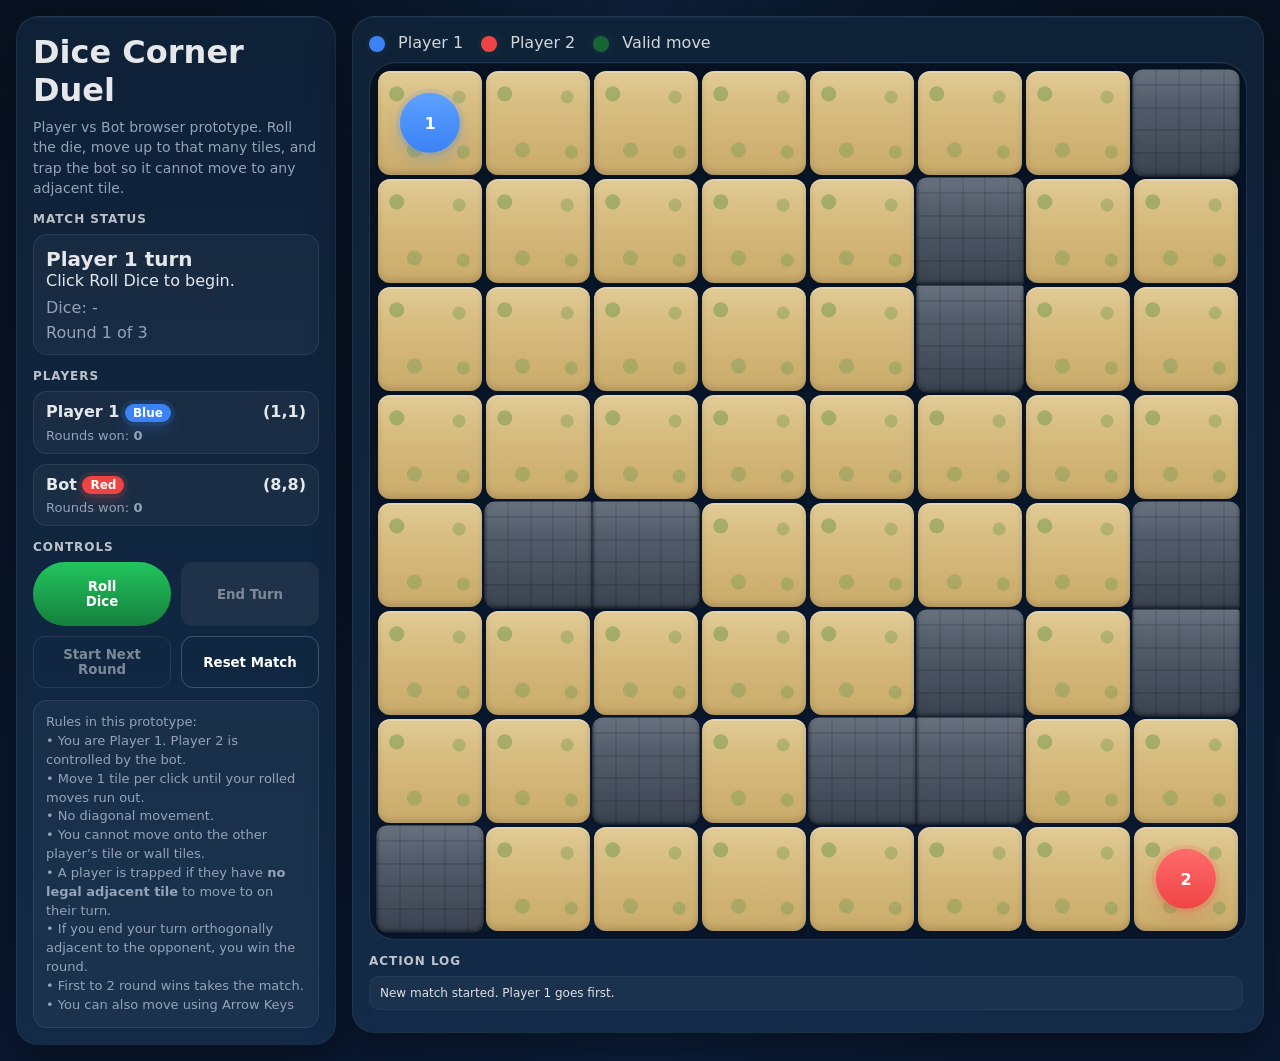
==== index.html @ 36ca13e0 "Update index.html" ====
<!DOCTYPE html>
<html lang="en">
<head>
  <meta charset="UTF-8" />
  <meta name="viewport" content="width=device-width, initial-scale=1.0" />
  <title>Dice Corner Duel</title>
   <link rel="stylesheet" href="./style.css">
</head>
<body>
  <div class="app">
    <div class="panel">
      <h1 class="title">Dice Corner Duel</h1>
      <p class="subtitle">
        Player vs Bot browser prototype. Roll the die, move up to that many tiles, and trap the bot so it cannot move to any adjacent tile.
      </p>

      <div class="section-title">Match Status</div>
      <div class="status-box">
        <div id="turnText" class="big">Player 1 turn</div>
        <div id="phaseText">Press Roll Dice to begin.</div>
        <div id="diceText" style="margin-top:8px; color: var(--muted);">Dice: -</div>
        <div id="roundText" style="margin-top:6px; color: var(--muted);">Round 1 of 3</div>
      </div>

      <div class="section-title">Players</div>
      <div class="players">
        <div class="player-card">
          <div class="player-head"><span>Player 1 <span class="pill p1">Blue</span></span><span id="p1Pos">(1,1)</span></div>
          <div class="score">Rounds won: <strong id="p1Score">0</strong></div>
        </div>
        <div class="player-card">
          <div class="player-head"><span>Bot <span class="pill p2">Red</span></span><span id="p2Pos">(4,4)</span></div>
          <div class="score">Rounds won: <strong id="p2Score">0</strong></div>
        </div>
      </div>

      <div class="section-title">Controls</div>
      <div class="controls">
        <button id="rollBtn" class="primary dice-bubble">Roll<br>Dice</button>
        <button id="endTurnBtn" class="secondary" disabled>End Turn</button>
        <button id="newRoundBtn" class="ghost" disabled>Start Next Round</button>
        <button id="resetMatchBtn" class="ghost">Reset Match</button>
      </div>

      <div class="help">
        Rules in this prototype:<br>
        • You are Player 1. Player 2 is controlled by the bot.<br>
        • Move 1 tile per click until your rolled moves run out.<br>
        • No diagonal movement.<br>
        • You cannot move onto the other player’s tile or wall tiles.<br>
        • A player is trapped if they have <strong>no legal adjacent tile</strong> to move to on their turn.<br>
        • If you end your turn orthogonally adjacent to the opponent, you win the round.<br>
        • First to 2 round wins takes the match.
        • You can also move using Arrow Keys
      </div>
    </div>

    <div class="panel board-panel">
      <div class="top-bar">
        <div class="legend">
          <span><i class="dot" style="background:#3b82f6"></i> Player 1</span>
          <span><i class="dot" style="background:#ef4444"></i> Player 2</span>
          <span><i class="dot" style="background:#166534"></i> Valid move</span>
        </div>
      </div>

      <div id="board" class="board"></div>

      <div>
        <div class="section-title" style="margin-top: 0;">Action Log</div>
        <div id="log" class="log"></div>
      </div>
    </div>
  </div>

  <div id="winnerPopup" class="popup-overlay">
    <div class="popup-card">
      <div class="popup-title">Round Winner</div>
      <div id="winnerPopupText" class="popup-value" style="font-size: 42px; line-height: 1.15;">Player 1 Wins!</div>
      <div class="popup-actions">
        <button id="nextRoundPopupBtn" class="bubble-btn secondary-bubble">Next
Game</button>
      </div>
      <div class="popup-subtext">Start the next round when you are ready.</div>
    </div>
  </div>
  <div id="winBubble" style="position:fixed;top:50%;left:50%;transform:translate(-50%,-50%) scale(0);background:#111827;color:#fff;padding:20px 30px;border-radius:16px;font-size:28px;font-weight:800;box-shadow:0 20px 60px rgba(0,0,0,0.5);z-index:999;transition:all 0.3s ease;pointer-events:none;">
    Player Wins!
  </div>
  <div id="dicePopBubble">6</div>
  <script src="./game.js"></script>
</body>
</html>
---- style.css ----
:root {
  --bg: #0b1a2b;
  --panel: #0f2238;
  --panel-2: #132c49;
  --text: #e5e7eb;
  --muted: #94a3b8;
  --accent: #22c55e;
  --accent-2: #3b82f6;
  --danger: #ef4444;
  --line: rgba(255,255,255,0.08);
}

* {
  box-sizing: border-box;
  font-family: system-ui, -apple-system, sans-serif;
}

body {
  margin: 0;
  background:
    radial-gradient(circle at top, rgba(40, 90, 160, 0.18), transparent 35%),
    radial-gradient(circle at bottom, rgba(20, 60, 110, 0.16), transparent 30%),
    linear-gradient(180deg, #07111f 0%, #0a1830 100%);
  color: var(--text);
}

.app {
  display: grid;
  grid-template-columns: 320px minmax(0, 1fr);
  gap: 16px;
  padding: 16px;
  align-items: start;
}

.panel {
  background: linear-gradient(180deg, rgba(15, 34, 56, 0.96), rgba(19, 44, 73, 0.94));
  border-radius: 22px;
  padding: 16px;
  box-shadow:
    0 18px 40px rgba(0,0,0,0.35),
    inset 0 1px 0 rgba(255,255,255,0.05);
  border: 1px solid rgba(255,255,255,0.06);
}

.board-panel {
  min-width: 0;
}

.title {
  margin: 0 0 8px;
  font-size: 32px;
  font-weight: 800;
}

.subtitle {
  margin: 0 0 14px;
  font-size: 14px;
  line-height: 1.45;
  color: var(--muted);
}

.section-title {
  margin: 14px 0 8px;
  font-size: 12px;
  font-weight: 800;
  text-transform: uppercase;
  letter-spacing: 0.08em;
  color: rgba(255,255,255,0.72);
}

.status-box,
.player-card,
.help,
.log-entry {
  background: rgba(255,255,255,0.04);
  border: 1px solid var(--line);
  border-radius: 14px;
}

.status-box {
  padding: 12px;
}

.big {
  font-size: 20px;
  font-weight: 800;
}

.players {
  display: grid;
  gap: 10px;
}

.player-card {
  padding: 10px 12px;
}

.player-head {
  display: flex;
  justify-content: space-between;
  align-items: center;
  gap: 8px;
  font-weight: 700;
}

.score {
  margin-top: 6px;
  color: var(--muted);
  font-size: 13px;
}

.pill {
  display: inline-block;
  padding: 2px 8px;
  border-radius: 999px;
  font-size: 12px;
  font-weight: 800;
  color: white;
  vertical-align: middle;
}

.pill.p1 {
  background: #3b82f6;
}

.pill.p2 {
  background: #ef4444;
}

.controls {
  display: grid;
  grid-template-columns: repeat(2, minmax(0, 1fr));
  gap: 10px;
}

button {
  cursor: pointer;
  border: none;
  border-radius: 12px;
  padding: 10px 14px;
  font-weight: 700;
  transition: transform 0.12s ease, filter 0.12s ease, opacity 0.12s ease;
}

button:hover:not(:disabled) {
  transform: translateY(-1px);
  filter: brightness(1.03);
}

button:disabled {
  opacity: 0.45;
  cursor: not-allowed;
}

.primary {
  background: linear-gradient(180deg, #22c55e, #15803d);
  color: white;
}

.secondary {
  background: #334155;
  color: white;
}

.ghost {
  background: transparent;
  border: 1px solid rgba(255,255,255,0.2);
  color: white;
}

.dice-bubble {
  min-height: 64px;
  border-radius: 999px;
}

.help {
  margin-top: 12px;
  padding: 12px;
  color: var(--muted);
  font-size: 13px;
  line-height: 1.45;
}

.top-bar {
  margin-bottom: 10px;
}

.legend {
  display: flex;
  gap: 18px;
  align-items: center;
  flex-wrap: wrap;
  color: rgba(255,255,255,0.82);
}

.dot {
  display: inline-block;
  width: 16px;
  height: 16px;
  border-radius: 999px;
  margin-right: 8px;
  vertical-align: middle;
  box-shadow: 0 0 10px rgba(255,255,255,0.08);
}

.board {
  display: grid;
  grid-template-columns: repeat(8, minmax(0, 1fr));
  gap: 4px;
  padding: 8px;
  width: 100%;
  max-width: 980px;
  margin: 0 auto 14px;
  border-radius: 26px;
  background:
    linear-gradient(180deg, rgba(7, 19, 34, 0.92), rgba(10, 24, 48, 0.9));
  border: 1px solid rgba(120, 160, 220, 0.22);
  box-shadow:
    inset 0 1px 0 rgba(255,255,255,0.04),
    inset 0 -10px 30px rgba(0,0,0,0.2);
}

.tile {
  position: relative;
  aspect-ratio: 1 / 1;
  width: 100%;
  min-width: 0;
  border: none;
  border-radius: 12px;
  background: linear-gradient(180deg, #e0c78e 0%, #c9aa69 100%);
  box-shadow:
    inset 0 2px 0 rgba(255,255,255,0.22),
    inset 0 -3px 6px rgba(0,0,0,0.14),
    0 2px 5px rgba(0,0,0,0.2);
  cursor: pointer;
  overflow: hidden;
  transition:
    transform 0.14s ease,
    box-shadow 0.14s ease,
    filter 0.14s ease;
}

.tile:hover {
  transform: translateY(-1px) scale(1.01);
  filter: brightness(1.03);
}

.tile:active {
  transform: scale(0.98);
}

.tile::after {
  content: "";
  position: absolute;
  inset: 0;
  border-radius: inherit;
  background:
    radial-gradient(circle at 18% 22%, rgba(120, 155, 80, 0.55) 0 7px, transparent 8px),
    radial-gradient(circle at 78% 25%, rgba(120, 155, 80, 0.42) 0 6px, transparent 7px),
    radial-gradient(circle at 35% 76%, rgba(120, 155, 80, 0.42) 0 7px, transparent 8px),
    radial-gradient(circle at 82% 78%, rgba(120, 155, 80, 0.42) 0 6px, transparent 7px),
    linear-gradient(180deg, rgba(255,255,255,0.08), transparent 35%);
  pointer-events: none;
}

.tile.valid {
  outline: 3px solid rgba(34, 197, 94, 0.65);
  outline-offset: -2px;
  box-shadow:
    inset 0 2px 0 rgba(255,255,255,0.22),
    inset 0 -3px 6px rgba(0,0,0,0.14),
    0 0 0 2px rgba(34,197,94,0.18);
}

.tile.selected {
  outline: 3px solid rgba(59, 130, 246, 0.95);
  outline-offset: -2px;
  box-shadow:
    0 0 0 3px rgba(59,130,246,0.18),
    inset 0 2px 0 rgba(255,255,255,0.22),
    inset 0 -3px 6px rgba(0,0,0,0.14);
}

.tile.wall {
  border-radius: 10px;
  background: linear-gradient(180deg, #606a78 0%, #3a4350 100%);
  box-shadow:
    inset 0 1px 0 rgba(255,255,255,0.08),
    inset 0 -2px 5px rgba(0,0,0,0.4),
    0 1px 2px rgba(0,0,0,0.22);
  z-index: 1;
  transform: scale(1.03);
}

.tile.wall:hover {
  transform: scale(1.03);
  filter: none;
}

.tile.wall::after {
  display: none;
}

.tile.wall::before {
  content: "";
  position: absolute;
  inset: 0;
  border-radius: inherit;
  background:
    linear-gradient(180deg, rgba(255,255,255,0.07), transparent 30%),
    repeating-linear-gradient(
      0deg,
      rgba(0,0,0,0.16) 0 2px,
      transparent 2px 22px
    ),
    repeating-linear-gradient(
      90deg,
      rgba(0,0,0,0.14) 0 2px,
      transparent 2px 22px
    );
  opacity: 0.75;
  pointer-events: none;
}

.tile.wall.join-top {
  border-top-left-radius: 2px;
  border-top-right-radius: 2px;
}
.tile.wall.join-right {
  border-top-right-radius: 2px;
  border-bottom-right-radius: 2px;
}
.tile.wall.join-bottom {
  border-bottom-left-radius: 2px;
  border-bottom-right-radius: 2px;
}
.tile.wall.join-left {
  border-top-left-radius: 2px;
  border-bottom-left-radius: 2px;
}
.tile.wall.join-top.join-right.join-bottom.join-left {
  border-radius: 2px;
}

.piece {
  position: absolute;
  width: 58%;
  height: 58%;
  border-radius: 999px;
  display: flex;
  align-items: center;
  justify-content: center;
  font-weight: 800;
  font-size: 16px;
  top: 50%;
  left: 50%;
  transform: translate(-50%, -50%);
  z-index: 2;
  transition:
    transform 0.16s ease,
    box-shadow 0.16s ease;
}

.tile:hover .piece {
  transform: translate(-50%, -50%) scale(1.03);
}

.p1 {
  background: linear-gradient(180deg, #5da1ff 0%, #3b82f6 100%);
  color: white;
  box-shadow:
    0 0 0 4px rgba(59,130,246,0.12),
    0 8px 16px rgba(59,130,246,0.22);
}

.p2 {
  background: linear-gradient(180deg, #ff6b6b 0%, #ef4444 100%);
  color: white;
  box-shadow:
    0 0 0 4px rgba(239,68,68,0.12),
    0 8px 16px rgba(239,68,68,0.22);
}

.log {
  max-height: 180px;
  overflow-y: auto;
  padding-right: 4px;
}

.log-entry {
  margin-bottom: 6px;
  padding: 8px 10px;
  border-radius: 10px;
  background: rgba(255,255,255,0.04);
  border: 1px solid rgba(255,255,255,0.04);
  font-size: 12px;
  line-height: 1.35;
  color: rgba(255,255,255,0.85);
}

.popup-overlay {
  position: fixed;
  inset: 0;
  display: none;
  align-items: center;
  justify-content: center;
  background: rgba(0,0,0,0.45);
  z-index: 1000;
}

.popup-overlay.show {
  display: flex;
}

.popup-card {
  width: min(92vw, 420px);
  background: linear-gradient(180deg, var(--panel), var(--panel-2));
  border: 1px solid var(--line);
  border-radius: 22px;
  padding: 20px;
  text-align: center;
  box-shadow: 0 20px 50px rgba(0,0,0,0.4);
}

.popup-title {
  font-size: 13px;
  text-transform: uppercase;
  letter-spacing: 0.08em;
  color: var(--muted);
  margin-bottom: 8px;
}

.popup-value {
  font-size: 36px;
  font-weight: 900;
  margin-bottom: 14px;
}

.popup-actions {
  margin-bottom: 10px;
}

.popup-subtext {
  color: var(--muted);
  font-size: 13px;
}

#dicePopBubble {
  position: fixed;
  left: 50%;
  top: 18%;
  transform: translate(-50%, -50%) scale(0);
  opacity: 0;
  background: linear-gradient(180deg, #f8fafc, #cbd5e1);
  color: #0f172a;
  font-weight: 900;
  font-size: 34px;
  width: 92px;
  height: 92px;
  border-radius: 999px;
  display: grid;
  place-items: center;
  z-index: 1200;
  box-shadow: 0 16px 40px rgba(0,0,0,0.3);
  transition: transform 0.22s ease, opacity 0.22s ease;
  pointer-events: none;
}

#dicePopBubble.show {
  transform: translate(-50%, -50%) scale(1);
  opacity: 1;
}

@media (max-width: 980px) {
  .app {
    grid-template-columns: 1fr;
  }

  .board {
    gap: 3px;
    padding: 8px;
    max-width: 100%;
  }

  .tile {
    border-radius: 10px;
  }

  .tile.wall {
    border-radius: 3px;
  }

  .controls {
    grid-template-columns: 1fr 1fr;
  }
}
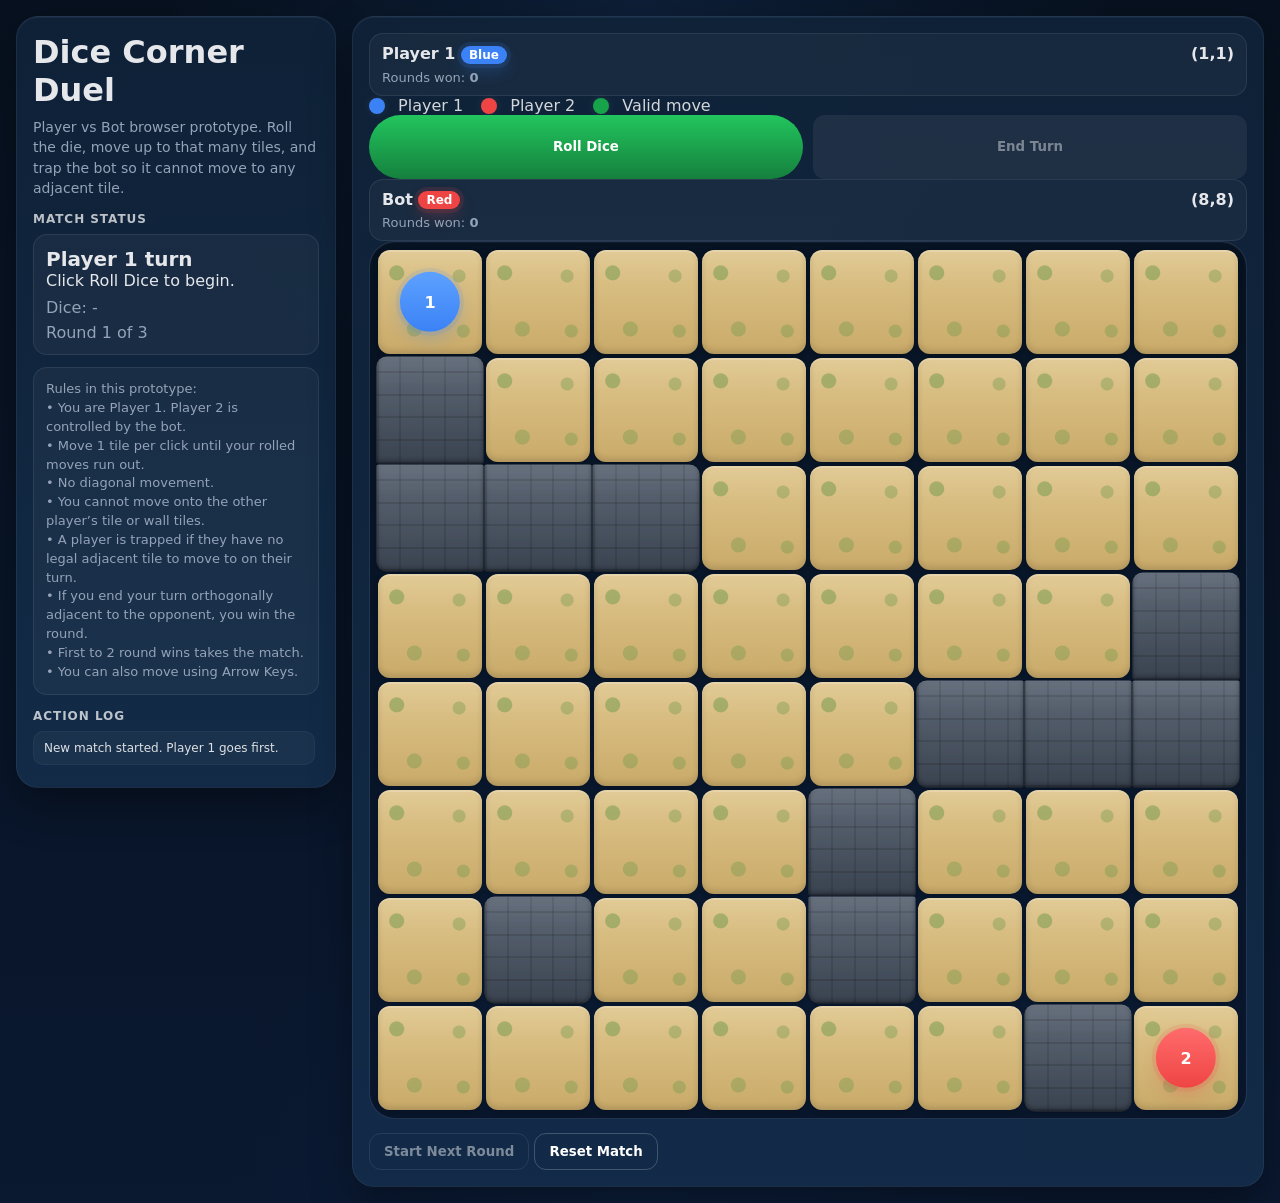
==== commit 7ad09ddc: "Update index.html" ====
--- a/index.html
+++ b/index.html
@@ -4,42 +4,26 @@
   <meta charset="UTF-8" />
   <meta name="viewport" content="width=device-width, initial-scale=1.0" />
   <title>Dice Corner Duel</title>
-   <link rel="stylesheet" href="./style.css">
+  <link rel="stylesheet" href="./style.css" />
 </head>
 <body>
   <div class="app">
-    <div class="panel">
-      <h1 class="title">Dice Corner Duel</h1>
-      <p class="subtitle">
-        Player vs Bot browser prototype. Roll the die, move up to that many tiles, and trap the bot so it cannot move to any adjacent tile.
-      </p>
-
-      <div class="section-title">Match Status</div>
-      <div class="status-box">
-        <div id="turnText" class="big">Player 1 turn</div>
-        <div id="phaseText">Press Roll Dice to begin.</div>
-        <div id="diceText" style="margin-top:8px; color: var(--muted);">Dice: -</div>
-        <div id="roundText" style="margin-top:6px; color: var(--muted);">Round 1 of 3</div>
+    <aside class="sidebar panel">
+      <div>
+        <h1 class="title">Dice Corner Duel</h1>
+        <p class="subtitle">
+          Player vs Bot browser prototype. Roll the die, move up to that many tiles, and trap the bot so it cannot move to any adjacent tile.
+        </p>
       </div>
 
-      <div class="section-title">Players</div>
-      <div class="players">
-        <div class="player-card">
-          <div class="player-head"><span>Player 1 <span class="pill p1">Blue</span></span><span id="p1Pos">(1,1)</span></div>
-          <div class="score">Rounds won: <strong id="p1Score">0</strong></div>
+      <div>
+        <div class="section-title">Match Status</div>
+        <div class="status-box">
+          <div id="turnText" class="big">Player 1 turn</div>
+          <div id="phaseText">Click Roll Dice to begin.</div>
+          <div id="diceText" style="margin-top:8px; color: var(--muted);">Dice: -</div>
+          <div id="roundText" style="margin-top:6px; color: var(--muted);">Round 1 of 3</div>
         </div>
-        <div class="player-card">
-          <div class="player-head"><span>Bot <span class="pill p2">Red</span></span><span id="p2Pos">(4,4)</span></div>
-          <div class="score">Rounds won: <strong id="p2Score">0</strong></div>
-        </div>
-      </div>
-
-      <div class="section-title">Controls</div>
-      <div class="controls">
-        <button id="rollBtn" class="primary dice-bubble">Roll<br>Dice</button>
-        <button id="endTurnBtn" class="secondary" disabled>End Turn</button>
-        <button id="newRoundBtn" class="ghost" disabled>Start Next Round</button>
-        <button id="resetMatchBtn" class="ghost">Reset Match</button>
       </div>
 
       <div class="help">
@@ -48,46 +32,79 @@
         • Move 1 tile per click until your rolled moves run out.<br>
         • No diagonal movement.<br>
         • You cannot move onto the other player’s tile or wall tiles.<br>
-        • A player is trapped if they have <strong>no legal adjacent tile</strong> to move to on their turn.<br>
+        • A player is trapped if they have no legal adjacent tile to move to on their turn.<br>
         • If you end your turn orthogonally adjacent to the opponent, you win the round.<br>
-        • First to 2 round wins takes the match.
-        • You can also move using Arrow Keys
+        • First to 2 round wins takes the match.<br>
+        • You can also move using Arrow Keys.
       </div>
-    </div>
 
-    <div class="panel board-panel">
-      <div class="top-bar">
-        <div class="legend">
-          <span><i class="dot" style="background:#3b82f6"></i> Player 1</span>
-          <span><i class="dot" style="background:#ef4444"></i> Player 2</span>
-          <span><i class="dot" style="background:#166534"></i> Valid move</span>
+      <div>
+        <div class="section-title">Action Log</div>
+        <div id="log" class="log"></div>
+      </div>
+    </aside>
+
+    <main class="main-stage panel">
+      <div class="top-hud">
+        <div class="player-card hud-card">
+          <div class="player-head">
+            <span>Player 1 <span class="pill p1">Blue</span></span>
+            <span id="p1Pos">(1,1)</span>
+          </div>
+          <div class="score">Rounds won: <strong id="p1Score">0</strong></div>
+        </div>
+
+        <div class="hud-controls">
+          <div class="legend">
+            <span><i class="dot" style="background:#3b82f6"></i> Player 1</span>
+            <span><i class="dot" style="background:#ef4444"></i> Player 2</span>
+            <span><i class="dot" style="background:#16a34a"></i> Valid move</span>
+          </div>
+
+          <div class="controls top-controls">
+            <button id="rollBtn" class="primary dice-bubble">Roll Dice</button>
+            <button id="endTurnBtn" class="secondary" disabled>End Turn</button>
+          </div>
+        </div>
+
+        <div class="player-card hud-card">
+          <div class="player-head">
+            <span>Bot <span class="pill p2">Red</span></span>
+            <span id="p2Pos">(8,8)</span>
+          </div>
+          <div class="score">Rounds won: <strong id="p2Score">0</strong></div>
         </div>
       </div>
 
       <div id="board" class="board"></div>
 
-      <div>
-        <div class="section-title" style="margin-top: 0;">Action Log</div>
-        <div id="log" class="log"></div>
+      <div class="bottom-actions">
+        <button id="newRoundBtn" class="ghost" disabled>Start Next Round</button>
+        <button id="resetMatchBtn" class="ghost">Reset Match</button>
       </div>
-    </div>
+    </main>
   </div>
 
   <div id="winnerPopup" class="popup-overlay">
     <div class="popup-card">
       <div class="popup-title">Round Winner</div>
-      <div id="winnerPopupText" class="popup-value" style="font-size: 42px; line-height: 1.15;">Player 1 Wins!</div>
+      <div id="winnerPopupText" class="popup-value">Player 1 Wins!</div>
       <div class="popup-actions">
-        <button id="nextRoundPopupBtn" class="bubble-btn secondary-bubble">Next
-Game</button>
+        <button id="nextRoundPopupBtn" class="secondary">Next Game</button>
       </div>
       <div class="popup-subtext">Start the next round when you are ready.</div>
     </div>
   </div>
-  <div id="winBubble" style="position:fixed;top:50%;left:50%;transform:translate(-50%,-50%) scale(0);background:#111827;color:#fff;padding:20px 30px;border-radius:16px;font-size:28px;font-weight:800;box-shadow:0 20px 60px rgba(0,0,0,0.5);z-index:999;transition:all 0.3s ease;pointer-events:none;">
+
+  <div
+    id="winBubble"
+    style="position:fixed;top:50%;left:50%;transform:translate(-50%,-50%) scale(0);background:#111827;color:#fff;padding:20px 30px;border-radius:16px;font-size:28px;font-weight:800;box-shadow:0 20px 60px rgba(0,0,0,0.5);z-index:999;transition:all 0.3s ease;pointer-events:none;"
+  >
     Player Wins!
   </div>
+
   <div id="dicePopBubble">6</div>
+
   <script src="./game.js"></script>
 </body>
 </html>
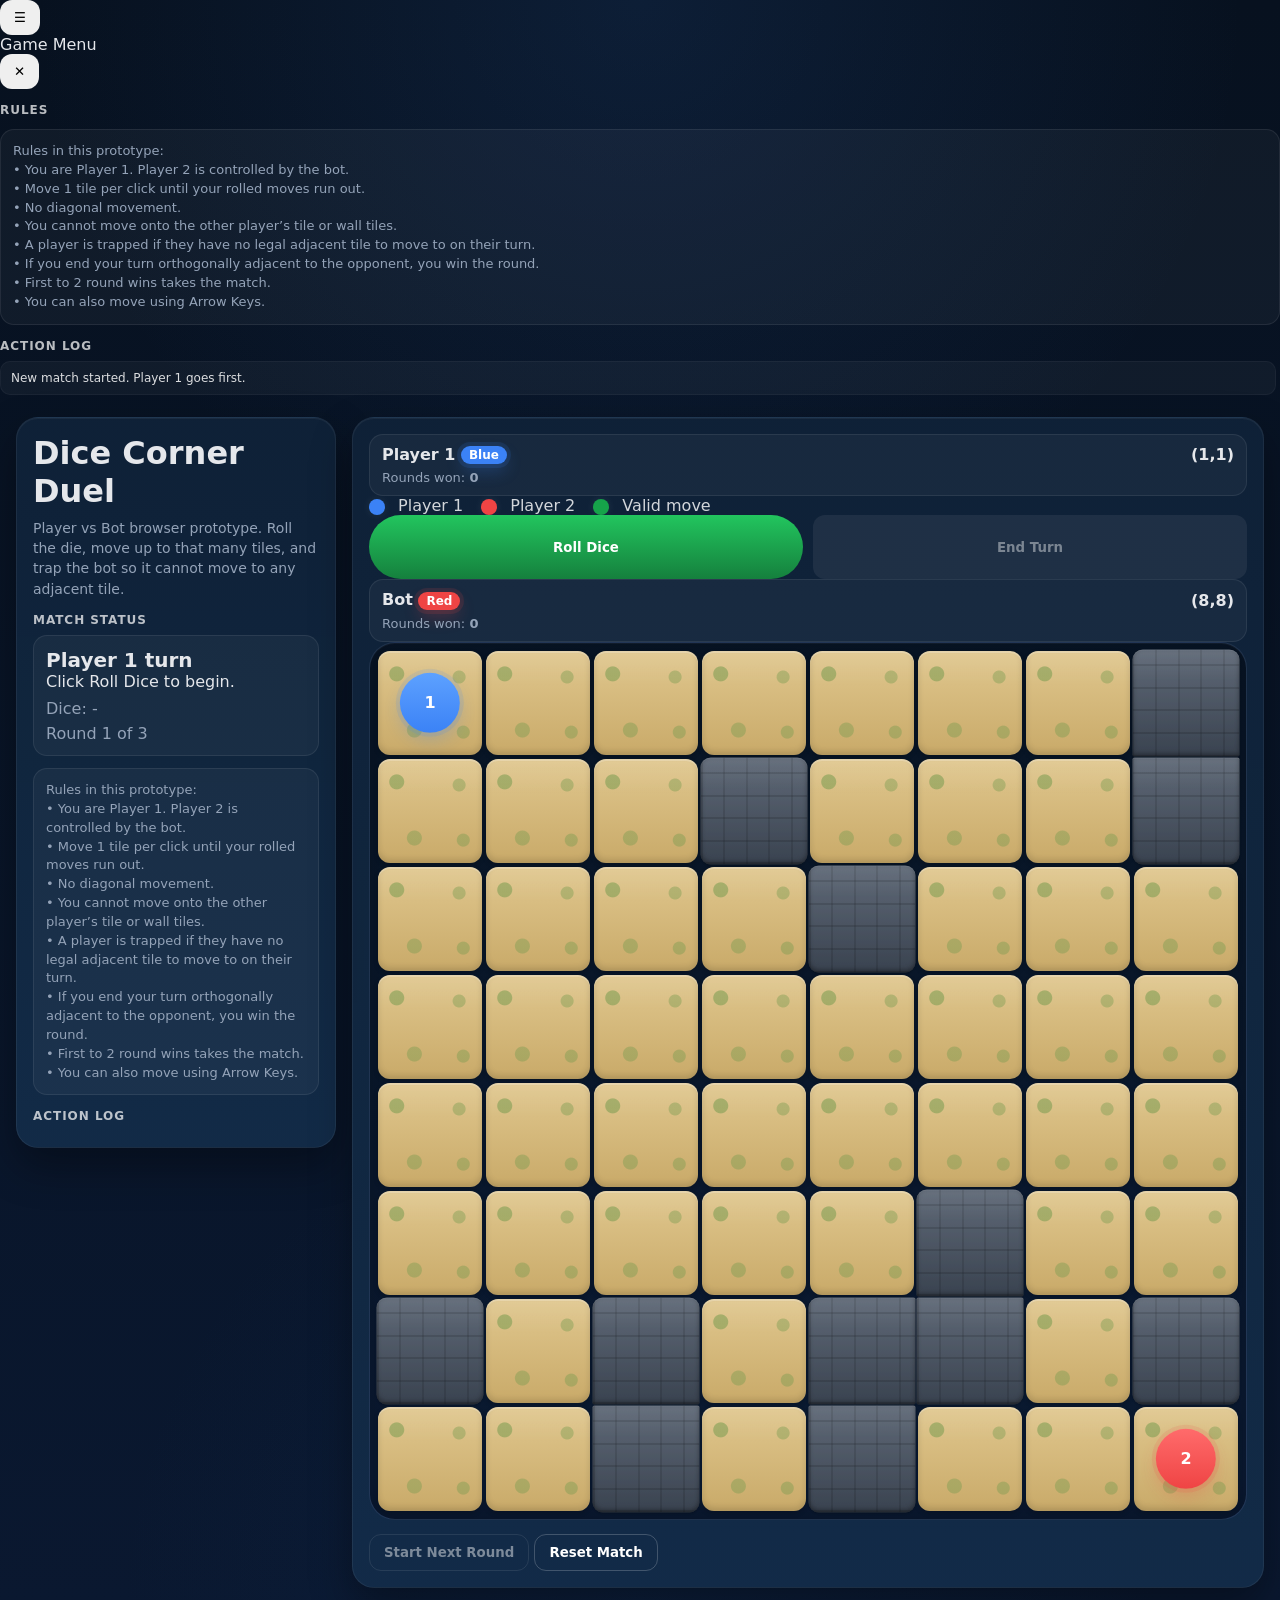
==== commit f02242e5: "Update index.html" ====
--- a/index.html
+++ b/index.html
@@ -7,6 +7,36 @@
   <link rel="stylesheet" href="./style.css" />
 </head>
 <body>
+  <button id="menuToggle" class="menu-toggle" aria-label="Open menu">☰</button>
+
+<div id="drawerOverlay" class="drawer-overlay"></div>
+
+<aside id="sideDrawer" class="side-drawer">
+  <div class="drawer-header">
+    <div class="drawer-title">Game Menu</div>
+    <button id="closeDrawer" class="drawer-close">✕</button>
+  </div>
+
+  <div class="drawer-section">
+    <div class="section-title">Rules</div>
+    <div class="help">
+      Rules in this prototype:<br>
+      • You are Player 1. Player 2 is controlled by the bot.<br>
+      • Move 1 tile per click until your rolled moves run out.<br>
+      • No diagonal movement.<br>
+      • You cannot move onto the other player’s tile or wall tiles.<br>
+      • A player is trapped if they have no legal adjacent tile to move to on their turn.<br>
+      • If you end your turn orthogonally adjacent to the opponent, you win the round.<br>
+      • First to 2 round wins takes the match.<br>
+      • You can also move using Arrow Keys.
+    </div>
+  </div>
+
+  <div class="drawer-section">
+    <div class="section-title">Action Log</div>
+    <div id="log" class="log"></div>
+  </div>
+</aside>
   <div class="app">
     <aside class="sidebar panel">
       <div>
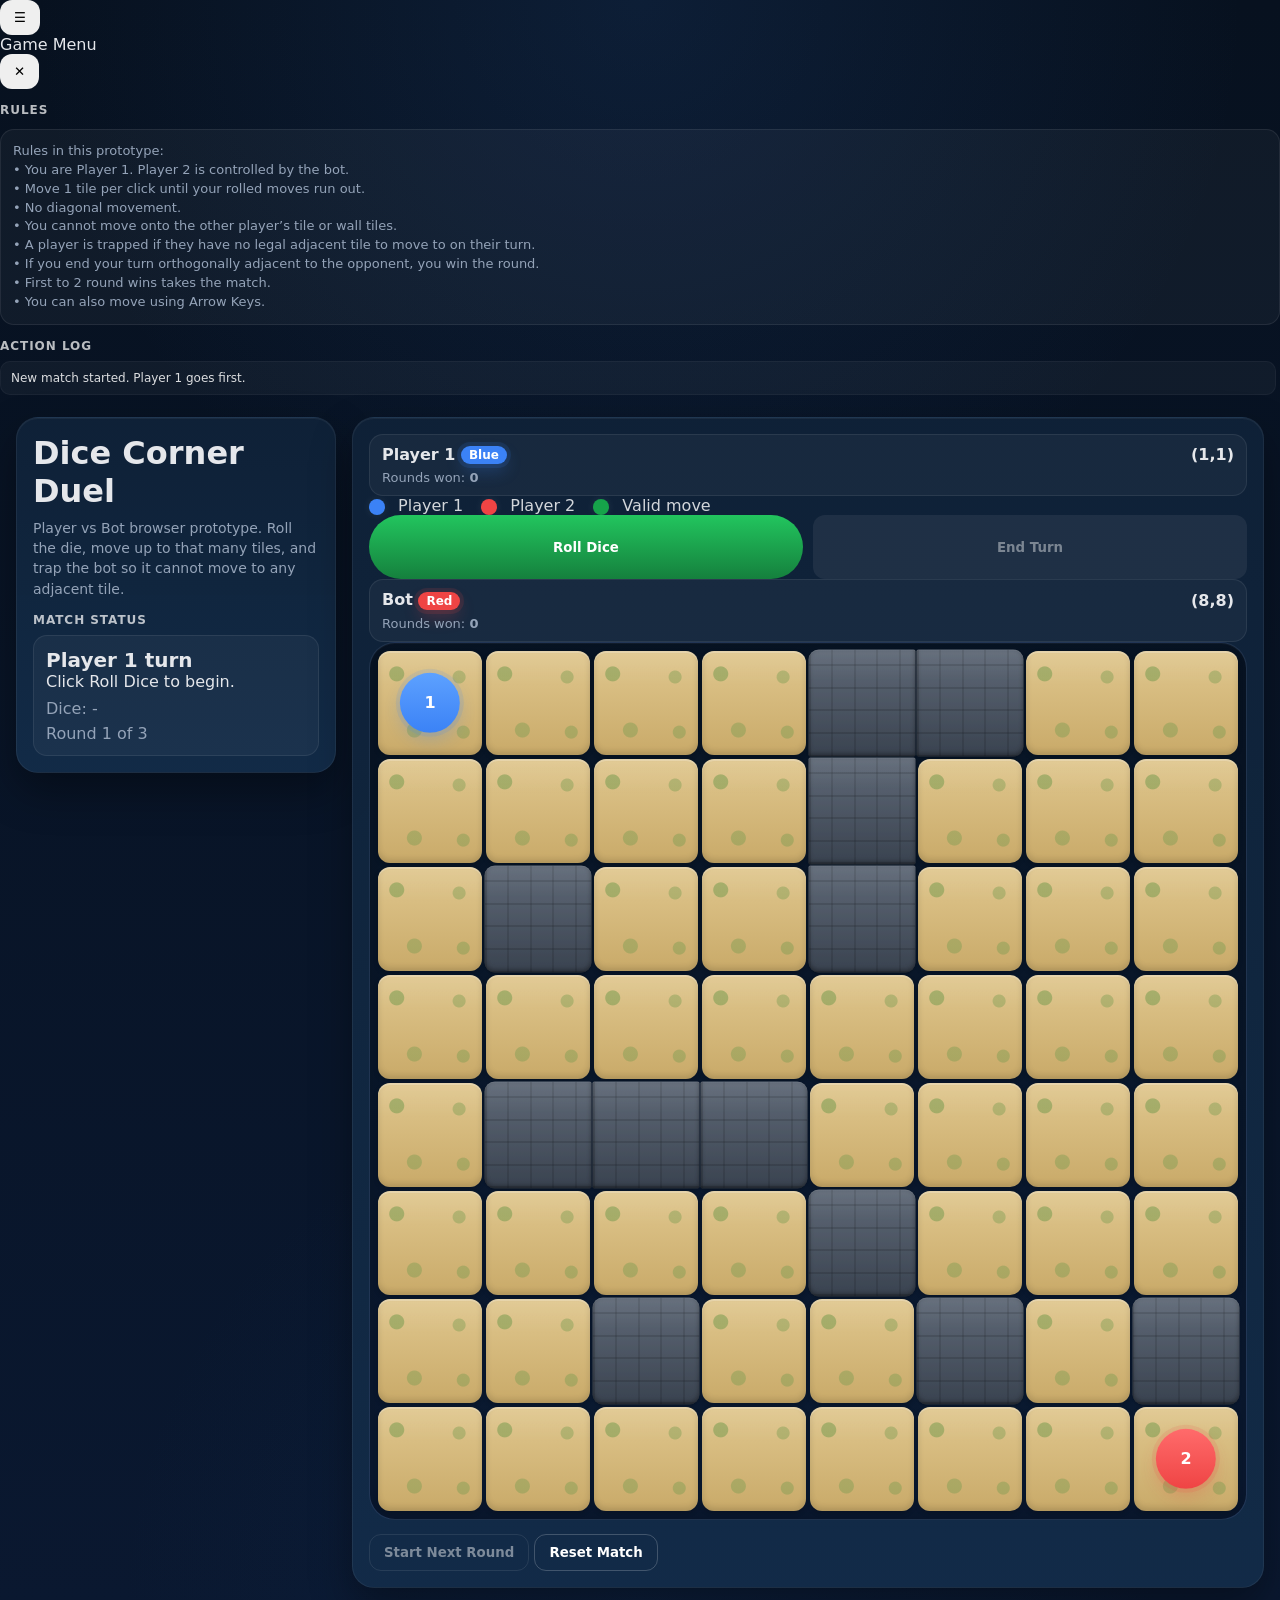
==== commit 6992e0c9: "Update index.html" ====
--- a/index.html
+++ b/index.html
@@ -56,24 +56,8 @@
         </div>
       </div>
 
-      <div class="help">
-        Rules in this prototype:<br>
-        • You are Player 1. Player 2 is controlled by the bot.<br>
-        • Move 1 tile per click until your rolled moves run out.<br>
-        • No diagonal movement.<br>
-        • You cannot move onto the other player’s tile or wall tiles.<br>
-        • A player is trapped if they have no legal adjacent tile to move to on their turn.<br>
-        • If you end your turn orthogonally adjacent to the opponent, you win the round.<br>
-        • First to 2 round wins takes the match.<br>
-        • You can also move using Arrow Keys.
-      </div>
-
-      <div>
-        <div class="section-title">Action Log</div>
-        <div id="log" class="log"></div>
-      </div>
+      
     </aside>
-
     <main class="main-stage panel">
       <div class="top-hud">
         <div class="player-card hud-card">
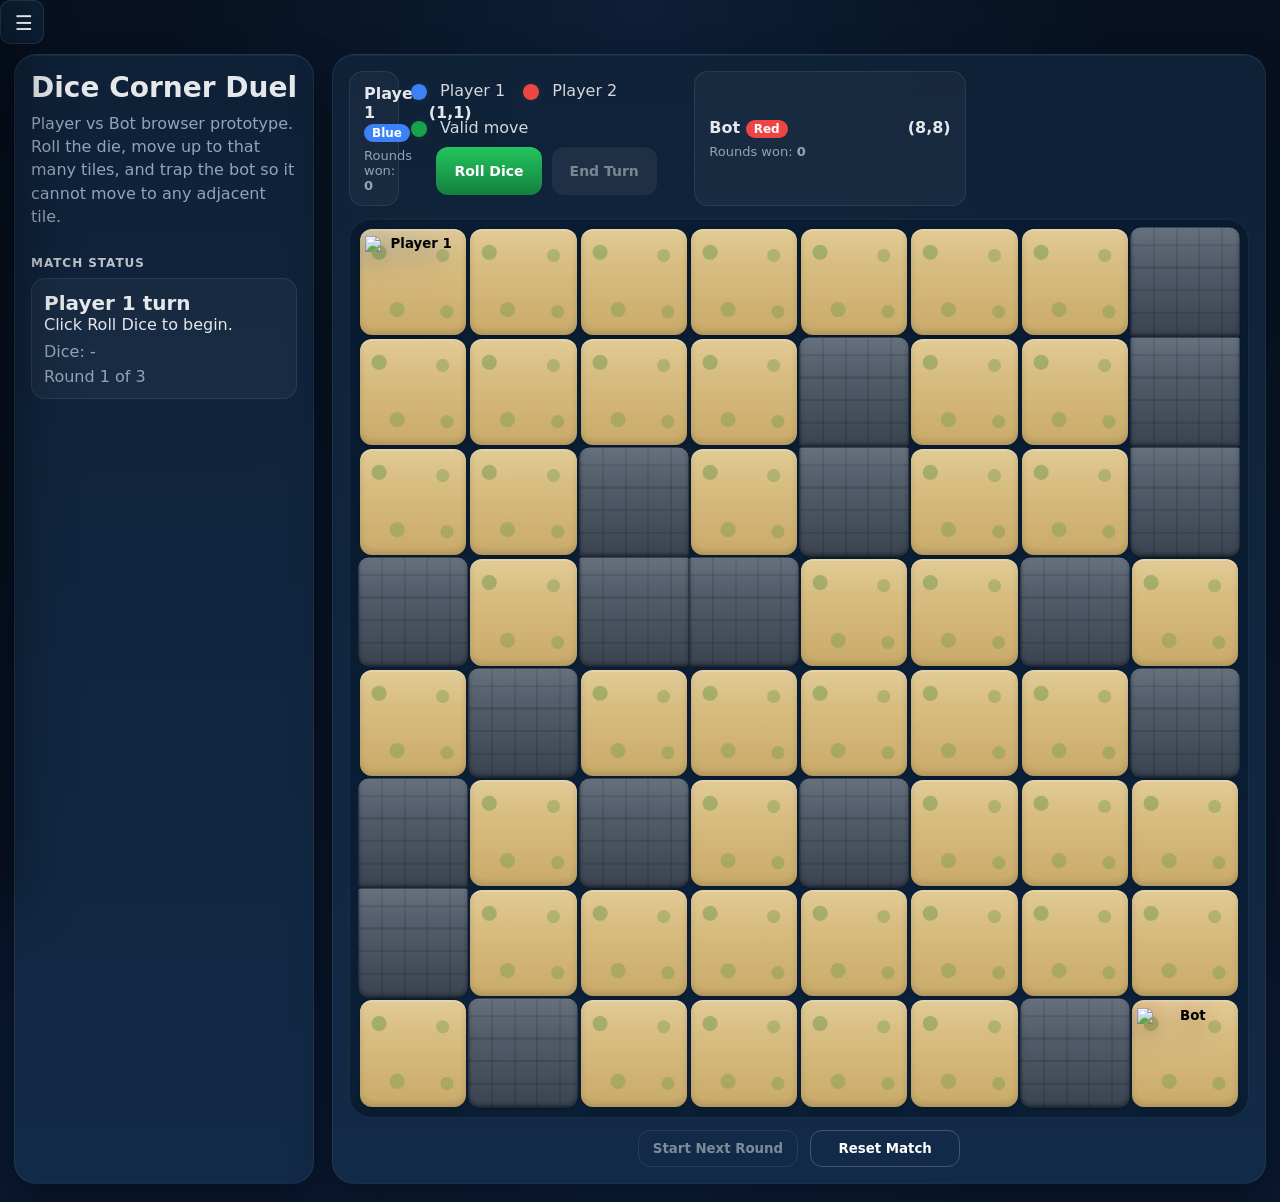
==== commit 3f956f09: "Update index.html" ====
--- a/index.html
+++ b/index.html
@@ -118,7 +118,13 @@
   </div>
 
   <div id="dicePopBubble">6</div>
-
-  <script src="./game.js"></script>
+<div id="coinTossPopup" class="popup-overlay">
+  <div class="popup-card">
+    <div class="popup-title">Coin Toss</div>
+    <div id="coinTossText" class="popup-value">Player 1 goes first!</div>
+    <div class="popup-subtext">Starting player has been chosen.</div>
+  </div>
+</div>
+  <script type="module" src="./game.js"></script>
 </body>
 </html>
--- a/style.css
+++ b/style.css
@@ -7,7 +7,7 @@
   --accent: #22c55e;
   --accent-2: #3b82f6;
   --danger: #ef4444;
-  --line: rgba(255,255,255,0.08);
+  --line: rgba(255, 255, 255, 0.08);
 }
 
 * {
@@ -24,12 +24,26 @@
   color: var(--text);
 }
 
+/* ===== APP LAYOUT ===== */
+
 .app {
   display: grid;
-  grid-template-columns: 320px minmax(0, 1fr);
-  gap: 16px;
-  padding: 16px;
+  grid-template-columns: 300px minmax(0, 1fr);
+  gap: 18px;
+  padding: 10px 14px 18px;
   align-items: start;
+}
+
+.sidebar {
+  min-height: 100%;
+  display: flex;
+  flex-direction: column;
+  gap: 14px;
+}
+
+.main-stage {
+  min-width: 0;
+  padding: 10px 14px 14px;
 }
 
 .panel {
@@ -37,26 +51,67 @@
   border-radius: 22px;
   padding: 16px;
   box-shadow:
-    0 18px 40px rgba(0,0,0,0.35),
-    inset 0 1px 0 rgba(255,255,255,0.05);
-  border: 1px solid rgba(255,255,255,0.06);
-}
-
-.board-panel {
-  min-width: 0;
-}
+    0 18px 40px rgba(0, 0, 0, 0.35),
+    inset 0 1px 0 rgba(255, 255, 255, 0.05);
+  border: 1px solid rgba(255, 255, 255, 0.06);
+}
+
+/* ===== TOP HUD ===== */
+
+.top-hud {
+  display: grid;
+  grid-template-columns: 50px 1fr 1fr 1fr;
+  gap: 12px;
+  align-items: center;
+  margin-bottom: 12px;
+}
+
+.hud-card {
+  padding: 12px 14px;
+  border-radius: 16px;
+  background: rgba(255, 255, 255, 0.04);
+  border: 1px solid rgba(255, 255, 255, 0.06);
+}
+
+.hud-controls {
+  display: flex;
+  flex-direction: column;
+  align-items: center;
+  gap: 10px;
+}
+
+.top-controls {
+  display: flex;
+  justify-content: center;
+  align-items: center;
+  gap: 10px;
+}
+
+.top-controls button {
+  height: 48px;
+  padding: 0 18px;
+  font-size: 14px;
+}
+
+.player-card {
+  height: 100%;
+  display: flex;
+  flex-direction: column;
+  justify-content: center;
+}
+
+/* ===== TEXT ===== */
 
 .title {
   margin: 0 0 8px;
-  font-size: 32px;
-  font-weight: 800;
+  font-size: 28px;
+  font-weight: 900;
 }
 
 .subtitle {
-  margin: 0 0 14px;
-  font-size: 14px;
+  margin: 0;
+  color: var(--muted);
   line-height: 1.45;
-  color: var(--muted);
 }
 
 .section-title {
@@ -65,14 +120,14 @@
   font-weight: 800;
   text-transform: uppercase;
   letter-spacing: 0.08em;
-  color: rgba(255,255,255,0.72);
+  color: rgba(255, 255, 255, 0.72);
 }
 
 .status-box,
+.help,
 .player-card,
-.help,
 .log-entry {
-  background: rgba(255,255,255,0.04);
+  background: rgba(255, 255, 255, 0.04);
   border: 1px solid var(--line);
   border-radius: 14px;
 }
@@ -84,15 +139,6 @@
 .big {
   font-size: 20px;
   font-weight: 800;
-}
-
-.players {
-  display: grid;
-  gap: 10px;
-}
-
-.player-card {
-  padding: 10px 12px;
 }
 
 .player-head {
@@ -127,11 +173,7 @@
   background: #ef4444;
 }
 
-.controls {
-  display: grid;
-  grid-template-columns: repeat(2, minmax(0, 1fr));
-  gap: 10px;
-}
+/* ===== BUTTONS ===== */
 
 button {
   cursor: pointer;
@@ -164,33 +206,100 @@
 
 .ghost {
   background: transparent;
-  border: 1px solid rgba(255,255,255,0.2);
+  border: 1px solid rgba(255, 255, 255, 0.2);
   color: white;
 }
 
 .dice-bubble {
-  min-height: 64px;
-  border-radius: 999px;
-}
-
-.help {
-  margin-top: 12px;
-  padding: 12px;
-  color: var(--muted);
-  font-size: 13px;
-  line-height: 1.45;
-}
-
-.top-bar {
-  margin-bottom: 10px;
-}
+  min-height: 48px;
+}
+
+/* ===== BURGER / DRAWER ===== */
+
+.menu-toggle {
+  width: 44px;
+  height: 44px;
+  border-radius: 10px;
+  border: 1px solid rgba(255, 255, 255, 0.1);
+  background: rgba(15, 34, 56, 0.9);
+  color: white;
+  font-size: 20px;
+  display: grid;
+  place-items: center;
+}
+
+.drawer-overlay {
+  position: fixed;
+  inset: 0;
+  background: rgba(0, 0, 0, 0.45);
+  opacity: 0;
+  pointer-events: none;
+  transition: opacity 0.22s ease;
+  z-index: 1190;
+}
+
+.drawer-overlay.show {
+  opacity: 1;
+  pointer-events: auto;
+}
+
+.side-drawer {
+  position: fixed;
+  top: 0;
+  left: 0;
+  width: min(360px, 88vw);
+  height: 100vh;
+  background: linear-gradient(180deg, rgba(15, 34, 56, 0.98), rgba(19, 44, 73, 0.98));
+  border-right: 1px solid rgba(255, 255, 255, 0.08);
+  box-shadow: 20px 0 50px rgba(0, 0, 0, 0.35);
+  transform: translateX(-100%);
+  transition: transform 0.24s ease;
+  z-index: 1201;
+  padding: 18px 16px 16px;
+  display: flex;
+  flex-direction: column;
+  gap: 14px;
+}
+
+.side-drawer.open {
+  transform: translateX(0);
+}
+
+.drawer-header {
+  display: flex;
+  justify-content: space-between;
+  align-items: center;
+}
+
+.drawer-title {
+  font-size: 20px;
+  font-weight: 900;
+}
+
+.drawer-close {
+  width: 40px;
+  height: 40px;
+  border-radius: 10px;
+  background: rgba(255, 255, 255, 0.06);
+  color: white;
+  border: 1px solid rgba(255, 255, 255, 0.08);
+  font-size: 18px;
+}
+
+.drawer-section {
+  display: flex;
+  flex-direction: column;
+  gap: 8px;
+}
+
+/* ===== LEGEND ===== */
 
 .legend {
   display: flex;
   gap: 18px;
   align-items: center;
   flex-wrap: wrap;
-  color: rgba(255,255,255,0.82);
+  color: rgba(255, 255, 255, 0.82);
 }
 
 .dot {
@@ -200,24 +309,24 @@
   border-radius: 999px;
   margin-right: 8px;
   vertical-align: middle;
-  box-shadow: 0 0 10px rgba(255,255,255,0.08);
-}
+  box-shadow: 0 0 10px rgba(255, 255, 255, 0.08);
+}
+
+/* ===== BOARD ===== */
 
 .board {
   display: grid;
   grid-template-columns: repeat(8, minmax(0, 1fr));
   gap: 4px;
-  padding: 8px;
-  width: 100%;
-  max-width: 980px;
-  margin: 0 auto 14px;
-  border-radius: 26px;
-  background:
-    linear-gradient(180deg, rgba(7, 19, 34, 0.92), rgba(10, 24, 48, 0.9));
-  border: 1px solid rgba(120, 160, 220, 0.22);
+  width: min(100%, 920px);
+  margin: 0 auto;
+  padding: 10px;
+  border-radius: 22px;
+  background: rgba(5, 20, 40, 0.35);
+  border: 1px solid rgba(255, 255, 255, 0.06);
   box-shadow:
-    inset 0 1px 0 rgba(255,255,255,0.04),
-    inset 0 -10px 30px rgba(0,0,0,0.2);
+    inset 0 1px 0 rgba(255, 255, 255, 0.04),
+    inset 0 -10px 30px rgba(0, 0, 0, 0.2);
 }
 
 .tile {
@@ -229,9 +338,9 @@
   border-radius: 12px;
   background: linear-gradient(180deg, #e0c78e 0%, #c9aa69 100%);
   box-shadow:
-    inset 0 2px 0 rgba(255,255,255,0.22),
-    inset 0 -3px 6px rgba(0,0,0,0.14),
-    0 2px 5px rgba(0,0,0,0.2);
+    inset 0 2px 0 rgba(255, 255, 255, 0.22),
+    inset 0 -3px 6px rgba(0, 0, 0, 0.14),
+    0 2px 5px rgba(0, 0, 0, 0.2);
   cursor: pointer;
   overflow: hidden;
   transition:
@@ -259,7 +368,7 @@
     radial-gradient(circle at 78% 25%, rgba(120, 155, 80, 0.42) 0 6px, transparent 7px),
     radial-gradient(circle at 35% 76%, rgba(120, 155, 80, 0.42) 0 7px, transparent 8px),
     radial-gradient(circle at 82% 78%, rgba(120, 155, 80, 0.42) 0 6px, transparent 7px),
-    linear-gradient(180deg, rgba(255,255,255,0.08), transparent 35%);
+    linear-gradient(180deg, rgba(255, 255, 255, 0.08), transparent 35%);
   pointer-events: none;
 }
 
@@ -267,27 +376,29 @@
   outline: 3px solid rgba(34, 197, 94, 0.65);
   outline-offset: -2px;
   box-shadow:
-    inset 0 2px 0 rgba(255,255,255,0.22),
-    inset 0 -3px 6px rgba(0,0,0,0.14),
-    0 0 0 2px rgba(34,197,94,0.18);
+    inset 0 2px 0 rgba(255, 255, 255, 0.22),
+    inset 0 -3px 6px rgba(0, 0, 0, 0.14),
+    0 0 0 2px rgba(34, 197, 94, 0.18);
 }
 
 .tile.selected {
   outline: 3px solid rgba(59, 130, 246, 0.95);
   outline-offset: -2px;
   box-shadow:
-    0 0 0 3px rgba(59,130,246,0.18),
-    inset 0 2px 0 rgba(255,255,255,0.22),
-    inset 0 -3px 6px rgba(0,0,0,0.14);
-}
+    0 0 0 3px rgba(59, 130, 246, 0.18),
+    inset 0 2px 0 rgba(255, 255, 255, 0.22),
+    inset 0 -3px 6px rgba(0, 0, 0, 0.14);
+}
+
+/* ===== WALLS ===== */
 
 .tile.wall {
   border-radius: 10px;
   background: linear-gradient(180deg, #606a78 0%, #3a4350 100%);
   box-shadow:
-    inset 0 1px 0 rgba(255,255,255,0.08),
-    inset 0 -2px 5px rgba(0,0,0,0.4),
-    0 1px 2px rgba(0,0,0,0.22);
+    inset 0 1px 0 rgba(255, 255, 255, 0.08),
+    inset 0 -2px 5px rgba(0, 0, 0, 0.4),
+    0 1px 2px rgba(0, 0, 0, 0.22);
   z-index: 1;
   transform: scale(1.03);
 }
@@ -307,15 +418,15 @@
   inset: 0;
   border-radius: inherit;
   background:
-    linear-gradient(180deg, rgba(255,255,255,0.07), transparent 30%),
+    linear-gradient(180deg, rgba(255, 255, 255, 0.07), transparent 30%),
     repeating-linear-gradient(
       0deg,
-      rgba(0,0,0,0.16) 0 2px,
+      rgba(0, 0, 0, 0.16) 0 2px,
       transparent 2px 22px
     ),
     repeating-linear-gradient(
       90deg,
-      rgba(0,0,0,0.14) 0 2px,
+      rgba(0, 0, 0, 0.14) 0 2px,
       transparent 2px 22px
     );
   opacity: 0.75;
@@ -326,77 +437,207 @@
   border-top-left-radius: 2px;
   border-top-right-radius: 2px;
 }
+
 .tile.wall.join-right {
   border-top-right-radius: 2px;
   border-bottom-right-radius: 2px;
 }
+
 .tile.wall.join-bottom {
   border-bottom-left-radius: 2px;
   border-bottom-right-radius: 2px;
 }
+
 .tile.wall.join-left {
   border-top-left-radius: 2px;
   border-bottom-left-radius: 2px;
 }
+
 .tile.wall.join-top.join-right.join-bottom.join-left {
   border-radius: 2px;
 }
 
+/* ===== SLIME PIECES ===== */
+
 .piece {
   position: absolute;
-  width: 58%;
-  height: 58%;
-  border-radius: 999px;
+  inset: 0;
   display: flex;
   align-items: center;
   justify-content: center;
-  font-weight: 800;
-  font-size: 16px;
-  top: 50%;
-  left: 50%;
-  transform: translate(-50%, -50%);
-  z-index: 2;
-  transition:
-    transform 0.16s ease,
-    box-shadow 0.16s ease;
-}
-
-.tile:hover .piece {
-  transform: translate(-50%, -50%) scale(1.03);
-}
-
-.p1 {
-  background: linear-gradient(180deg, #5da1ff 0%, #3b82f6 100%);
-  color: white;
-  box-shadow:
-    0 0 0 4px rgba(59,130,246,0.12),
-    0 8px 16px rgba(59,130,246,0.22);
-}
-
-.p2 {
-  background: linear-gradient(180deg, #ff6b6b 0%, #ef4444 100%);
-  color: white;
-  box-shadow:
-    0 0 0 4px rgba(239,68,68,0.12),
-    0 8px 16px rgba(239,68,68,0.22);
+  z-index: 5;
+  pointer-events: none;
+}
+
+.piece img {
+  width: 90%;
+  height: 90%;
+  object-fit: contain;
+  display: block;
+  user-select: none;
+  pointer-events: none;
+  transform: translateY(2px);
+}
+
+.p1 img {
+  filter:
+    drop-shadow(0 0 12px rgba(59, 130, 246, 0.45))
+    drop-shadow(0 10px 14px rgba(0, 0, 0, 0.35));
+}
+
+.p2 img {
+  filter:
+    drop-shadow(0 0 12px rgba(239, 68, 68, 0.45))
+    drop-shadow(0 10px 14px rgba(0, 0, 0, 0.35));
+}
+
+/* idle */
+.piece:not(.move):not(.win):not(.blocked) {
+  animation: slimeIdle 1.8s ease-in-out infinite;
+}
+
+@keyframes slimeIdle {
+  0% {
+    transform: translateY(0) scale(1);
+  }
+  50% {
+    transform: translateY(-4px) scale(1.03);
+  }
+  100% {
+    transform: translateY(0) scale(1);
+  }
+}
+
+/* move */
+.piece.move {
+  animation: slimeMove 0.22s ease, slimeIdle 1.8s ease-in-out 0.22s infinite;
+}
+
+@keyframes slimeMove {
+  0% {
+    transform: scale(0.76);
+    opacity: 0.7;
+  }
+  60% {
+    transform: translateY(-6px) scale(1.08);
+    opacity: 1;
+  }
+  100% {
+    transform: scale(1);
+    opacity: 1;
+  }
+}
+
+/* win */
+.piece.win {
+  animation: slimeWin 0.65s ease, slimeIdle 1.8s ease-in-out 0.65s infinite;
+}
+
+@keyframes slimeWin {
+  0% {
+    transform: scale(0.9);
+  }
+  20% {
+    transform: translateY(-12px) scale(1.12);
+  }
+  40% {
+    transform: translateY(0) scale(0.98);
+  }
+  60% {
+    transform: translateY(-8px) scale(1.08);
+  }
+  100% {
+    transform: scale(1);
+  }
+}
+
+/* blocked */
+.piece.blocked {
+  animation: slimeBlocked 0.4s ease, slimeIdle 1.8s ease-in-out 0.4s infinite;
+}
+
+@keyframes slimeBlocked {
+  0%   { transform: translateX(0); }
+  20%  { transform: translateX(-6px); }
+  40%  { transform: translateX(6px); }
+  60%  { transform: translateX(-4px); }
+  80%  { transform: translateX(4px); }
+  100% { transform: translateX(0); }
+}
+
+/* ===== ATTACK FLASH ===== */
+
+.tile.attack-flash::before {
+  content: "";
+  position: absolute;
+  inset: 0;
+  border-radius: inherit;
+  background: radial-gradient(circle, rgba(255,255,255,0.38), rgba(255,255,255,0) 70%);
+  animation: attackFlash 0.28s ease;
+  pointer-events: none;
+  z-index: 4;
+}
+
+@keyframes attackFlash {
+  0% {
+    opacity: 0;
+    transform: scale(0.6);
+  }
+  40% {
+    opacity: 1;
+    transform: scale(1.04);
+  }
+  100% {
+    opacity: 0;
+    transform: scale(1.22);
+  }
+}
+
+/* ===== BOTTOM ACTIONS ===== */
+
+.bottom-actions {
+  display: flex;
+  justify-content: center;
+  gap: 12px;
+  margin-top: 12px;
+}
+
+.bottom-actions button {
+  min-width: 150px;
+}
+
+/* ===== HELP / LOG ===== */
+
+.help {
+  margin-top: 0;
+  padding: 12px;
+  color: var(--muted);
+  font-size: 13px;
+  line-height: 1.45;
 }
 
 .log {
+  width: 100%;
   max-height: 180px;
   overflow-y: auto;
   padding-right: 4px;
+  background: rgba(255, 255, 255, 0.03);
+  border: 1px solid rgba(255, 255, 255, 0.05);
+  border-radius: 12px;
+  padding: 8px;
 }
 
 .log-entry {
   margin-bottom: 6px;
-  padding: 8px 10px;
+  padding: 10px 12px;
   border-radius: 10px;
-  background: rgba(255,255,255,0.04);
-  border: 1px solid rgba(255,255,255,0.04);
-  font-size: 12px;
+  background: rgba(255, 255, 255, 0.04);
+  font-size: 13px;
   line-height: 1.35;
-  color: rgba(255,255,255,0.85);
-}
+  color: rgba(255, 255, 255, 0.9);
+}
+
+/* ===== POPUPS ===== */
 
 .popup-overlay {
   position: fixed;
@@ -404,7 +645,7 @@
   display: none;
   align-items: center;
   justify-content: center;
-  background: rgba(0,0,0,0.45);
+  background: rgba(0, 0, 0, 0.45);
   z-index: 1000;
 }
 
@@ -419,7 +660,7 @@
   border-radius: 22px;
   padding: 20px;
   text-align: center;
-  box-shadow: 0 20px 50px rgba(0,0,0,0.4);
+  box-shadow: 0 20px 50px rgba(0, 0, 0, 0.4);
 }
 
 .popup-title {
@@ -444,6 +685,8 @@
   color: var(--muted);
   font-size: 13px;
 }
+
+/* ===== DICE POP ===== */
 
 #dicePopBubble {
   position: fixed;
@@ -461,7 +704,7 @@
   display: grid;
   place-items: center;
   z-index: 1200;
-  box-shadow: 0 16px 40px rgba(0,0,0,0.3);
+  box-shadow: 0 16px 40px rgba(0, 0, 0, 0.3);
   transition: transform 0.22s ease, opacity 0.22s ease;
   pointer-events: none;
 }
@@ -471,15 +714,87 @@
   opacity: 1;
 }
 
-@media (max-width: 980px) {
+/* ===== ROLL BUTTON ANIMATION ===== */
+
+.roll-btn {
+  display: flex;
+  align-items: center;
+  justify-content: center;
+  gap: 8px;
+}
+
+.dice-icon {
+  width: 26px;
+  height: 26px;
+  transition: transform 0.2s ease;
+}
+
+.roll-btn.rolling .dice-icon {
+  animation: diceSpin 0.7s ease;
+}
+
+@keyframes diceSpin {
+  0%   { transform: rotate(0deg) scale(1); }
+  25%  { transform: rotate(90deg) scale(1.15); }
+  50%  { transform: rotate(180deg) scale(0.95); }
+  75%  { transform: rotate(270deg) scale(1.12); }
+  100% { transform: rotate(360deg) scale(1); }
+}
+
+/* ===== RESPONSIVE ===== */
+
+@media (max-width: 1100px) {
   .app {
     grid-template-columns: 1fr;
+  }
+
+  .top-hud {
+    grid-template-columns: 50px 1fr;
+  }
+
+  .hud-card:last-child {
+    grid-column: span 2;
+  }
+
+  .hud-controls {
+    align-items: stretch;
+  }
+
+  .top-controls {
+    justify-content: stretch;
+    flex-wrap: wrap;
+  }
+
+  .top-controls button {
+    flex: 1 1 180px;
+  }
+
+  .board {
+    width: 100%;
+  }
+
+  .bottom-actions {
+    flex-wrap: wrap;
+  }
+}
+
+@media (max-width: 700px) {
+  .top-hud {
+    grid-template-columns: 1fr;
+  }
+
+  .menu-toggle {
+    width: 42px;
+    height: 42px;
+  }
+
+  .hud-card:last-child {
+    grid-column: auto;
   }
 
   .board {
     gap: 3px;
     padding: 8px;
-    max-width: 100%;
   }
 
   .tile {
@@ -490,7 +805,101 @@
     border-radius: 3px;
   }
 
-  .controls {
-    grid-template-columns: 1fr 1fr;
-  }
-}
+  .piece img {
+    width: 88%;
+    height: 88%;
+  }
+}
+.hidden {
+  display: none !important;
+}
+
+.lobby-screen,
+.waiting-screen {
+  min-height: 100vh;
+  display: grid;
+  place-items: center;
+  padding: 24px;
+}
+
+.lobby-card {
+  width: min(92vw, 460px);
+  background: linear-gradient(180deg, rgba(15, 34, 56, 0.96), rgba(19, 44, 73, 0.94));
+  border: 1px solid rgba(255,255,255,0.08);
+  border-radius: 24px;
+  padding: 24px;
+  box-shadow: 0 20px 50px rgba(0,0,0,0.35);
+}
+
+.lobby-title {
+  margin: 0 0 8px;
+  font-size: 30px;
+  font-weight: 900;
+}
+
+.lobby-subtitle {
+  margin: 0 0 16px;
+  color: #94a3b8;
+  line-height: 1.45;
+}
+
+.lobby-label {
+  display: block;
+  margin: 12px 0 8px;
+  font-size: 12px;
+  font-weight: 800;
+  letter-spacing: 0.08em;
+  text-transform: uppercase;
+  color: rgba(255,255,255,0.72);
+}
+
+.lobby-input {
+  width: 100%;
+  height: 48px;
+  border-radius: 12px;
+  border: 1px solid rgba(255,255,255,0.12);
+  background: rgba(255,255,255,0.05);
+  color: white;
+  padding: 0 14px;
+  font-size: 15px;
+  outline: none;
+}
+
+.lobby-actions {
+  margin-top: 14px;
+  display: flex;
+  gap: 10px;
+}
+
+.lobby-divider {
+  text-align: center;
+  margin: 16px 0;
+  color: rgba(255,255,255,0.45);
+  font-weight: 700;
+}
+
+.join-row {
+  display: grid;
+  grid-template-columns: 1fr auto;
+  gap: 10px;
+  align-items: center;
+}
+
+.lobby-message {
+  margin-top: 14px;
+  min-height: 22px;
+  color: #fca5a5;
+  font-size: 14px;
+}
+
+.room-code-box {
+  margin: 14px 0 18px;
+  padding: 16px;
+  border-radius: 16px;
+  background: rgba(255,255,255,0.06);
+  border: 1px solid rgba(255,255,255,0.08);
+  text-align: center;
+  font-size: 28px;
+  font-weight: 900;
+  letter-spacing: 0.08em;
+}
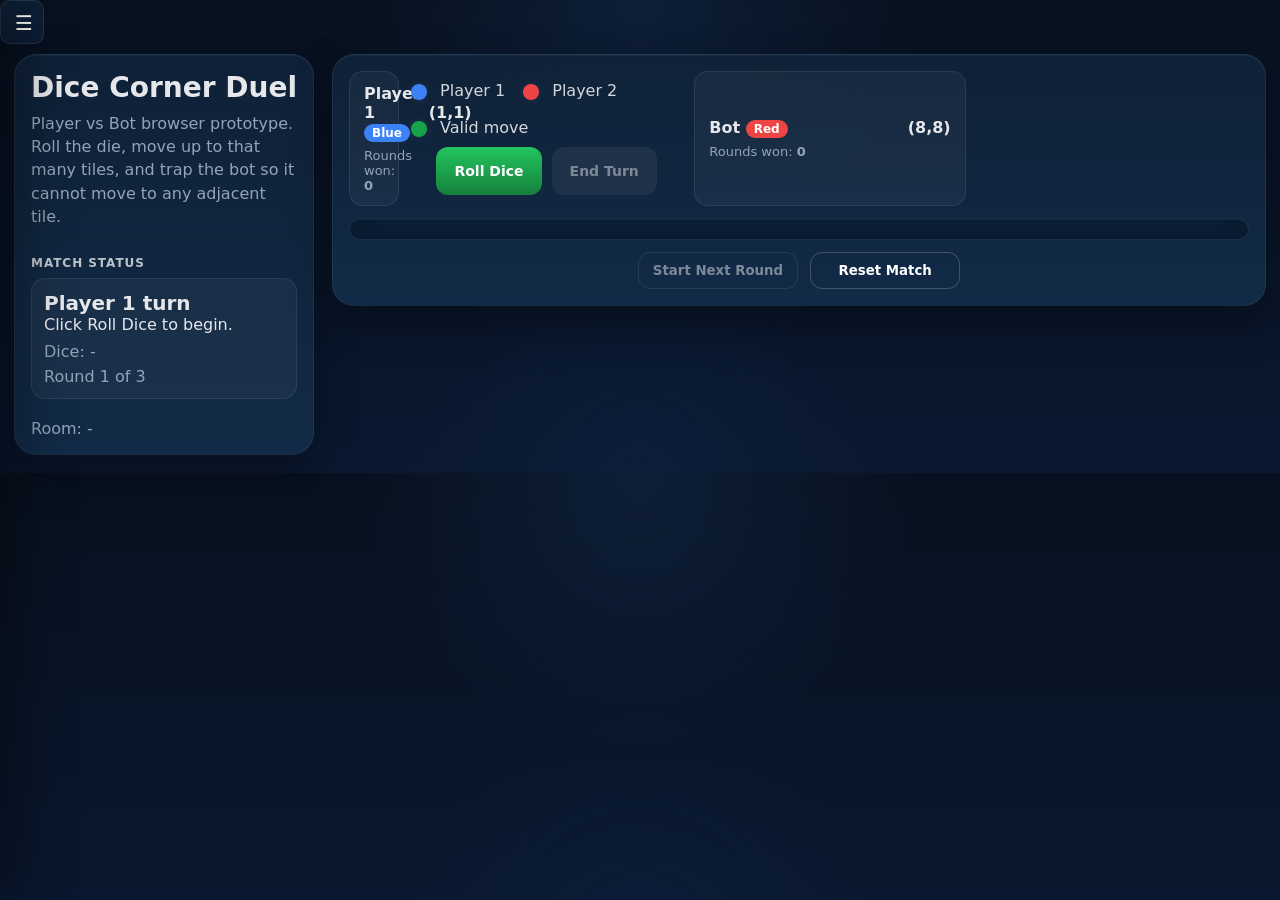
==== commit 1b4376b7: "Update index.html" ====
--- a/index.html
+++ b/index.html
@@ -55,7 +55,7 @@
           <div id="roundText" style="margin-top:6px; color: var(--muted);">Round 1 of 3</div>
         </div>
       </div>
-
+<div id="roomStatusText" style="margin-top:6px; color: var(--muted);">Room: -</div>
       
     </aside>
     <main class="main-stage panel">
--- a/style.css
+++ b/style.css
@@ -903,3 +903,10 @@
   font-weight: 900;
   letter-spacing: 0.08em;
 }
+#coinTossPopup {
+  display: none;
+}
+
+#coinTossPopup.show {
+  display: flex;
+}
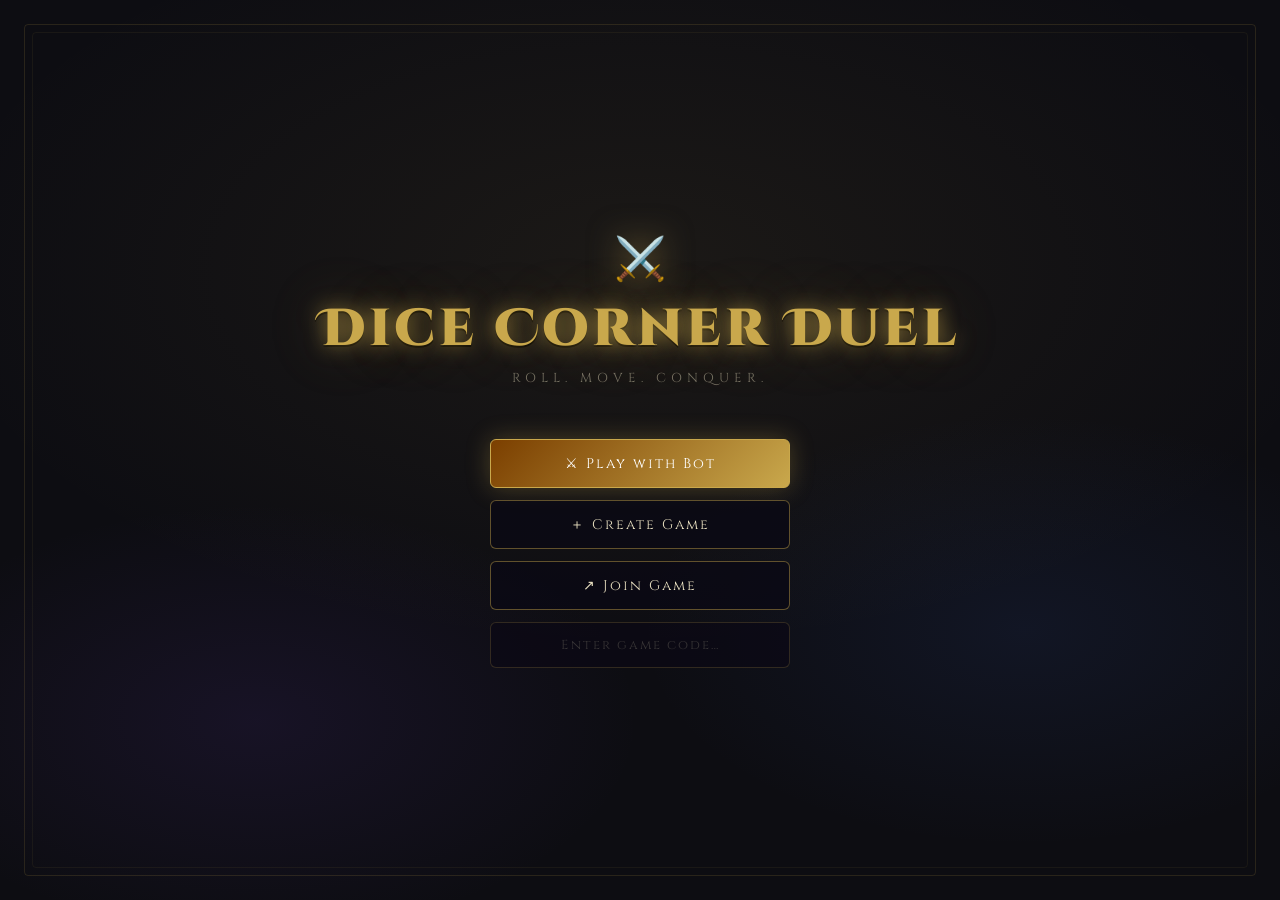
==== commit 6b02c0b6: "Add files via upload" ====
--- a/index.html
+++ b/index.html
@@ -1,130 +1,51 @@
 <!DOCTYPE html>
 <html lang="en">
 <head>
-  <meta charset="UTF-8" />
-  <meta name="viewport" content="width=device-width, initial-scale=1.0" />
+  <meta charset="UTF-8"/>
+  <meta name="viewport" content="width=device-width,initial-scale=1.0"/>
   <title>Dice Corner Duel</title>
-  <link rel="stylesheet" href="./style.css" />
+  <link rel="preconnect" href="https://fonts.googleapis.com"/>
+  <link rel="stylesheet" href="https://fonts.googleapis.com/css2?family=Cinzel+Decorative:wght@700;900&family=Cinzel:wght@400;600;700&display=swap"/>
+  <link rel="stylesheet" href="style.css"/>
 </head>
 <body>
-  <button id="menuToggle" class="menu-toggle" aria-label="Open menu">☰</button>
 
-<div id="drawerOverlay" class="drawer-overlay"></div>
+  <!-- ── LOBBY ── -->
+  <div id="lobby">
+    <div id="lobby-bg-overlay"></div>
+    <div id="lobby-content">
+      <div id="lobby-title-wrap">
+        <div id="lobby-subtitle">⚔️</div>
+        <h1 id="lobby-title">Dice Corner Duel</h1>
+        <p id="lobby-tagline">Roll. Move. Conquer.</p>
+      </div>
 
-<aside id="sideDrawer" class="side-drawer">
-  <div class="drawer-header">
-    <div class="drawer-title">Game Menu</div>
-    <button id="closeDrawer" class="drawer-close">✕</button>
-  </div>
+      <div id="lobby-menu">
+        <button class="lobby-btn primary" id="btn-play-bot">⚔ Play with Bot</button>
+        <button class="lobby-btn" id="btn-create">＋ Create Game</button>
+        <button class="lobby-btn" id="btn-join">↗ Join Game</button>
 
-  <div class="drawer-section">
-    <div class="section-title">Rules</div>
-    <div class="help">
-      Rules in this prototype:<br>
-      • You are Player 1. Player 2 is controlled by the bot.<br>
-      • Move 1 tile per click until your rolled moves run out.<br>
-      • No diagonal movement.<br>
-      • You cannot move onto the other player’s tile or wall tiles.<br>
-      • A player is trapped if they have no legal adjacent tile to move to on their turn.<br>
-      • If you end your turn orthogonally adjacent to the opponent, you win the round.<br>
-      • First to 2 round wins takes the match.<br>
-      • You can also move using Arrow Keys.
+        <div id="code-row">
+          <input
+            id="game-code-input"
+            type="text"
+            placeholder="Enter game code…"
+            maxlength="8"
+            disabled
+          />
+        </div>
+
+      </div>
     </div>
   </div>
 
-  <div class="drawer-section">
-    <div class="section-title">Action Log</div>
-    <div id="log" class="log"></div>
-  </div>
-</aside>
-  <div class="app">
-    <aside class="sidebar panel">
-      <div>
-        <h1 class="title">Dice Corner Duel</h1>
-        <p class="subtitle">
-          Player vs Bot browser prototype. Roll the die, move up to that many tiles, and trap the bot so it cannot move to any adjacent tile.
-        </p>
-      </div>
-
-      <div>
-        <div class="section-title">Match Status</div>
-        <div class="status-box">
-          <div id="turnText" class="big">Player 1 turn</div>
-          <div id="phaseText">Click Roll Dice to begin.</div>
-          <div id="diceText" style="margin-top:8px; color: var(--muted);">Dice: -</div>
-          <div id="roundText" style="margin-top:6px; color: var(--muted);">Round 1 of 3</div>
-        </div>
-      </div>
-<div id="roomStatusText" style="margin-top:6px; color: var(--muted);">Room: -</div>
-      
-    </aside>
-    <main class="main-stage panel">
-      <div class="top-hud">
-        <div class="player-card hud-card">
-          <div class="player-head">
-            <span>Player 1 <span class="pill p1">Blue</span></span>
-            <span id="p1Pos">(1,1)</span>
-          </div>
-          <div class="score">Rounds won: <strong id="p1Score">0</strong></div>
-        </div>
-
-        <div class="hud-controls">
-          <div class="legend">
-            <span><i class="dot" style="background:#3b82f6"></i> Player 1</span>
-            <span><i class="dot" style="background:#ef4444"></i> Player 2</span>
-            <span><i class="dot" style="background:#16a34a"></i> Valid move</span>
-          </div>
-
-          <div class="controls top-controls">
-            <button id="rollBtn" class="primary dice-bubble">Roll Dice</button>
-            <button id="endTurnBtn" class="secondary" disabled>End Turn</button>
-          </div>
-        </div>
-
-        <div class="player-card hud-card">
-          <div class="player-head">
-            <span>Bot <span class="pill p2">Red</span></span>
-            <span id="p2Pos">(8,8)</span>
-          </div>
-          <div class="score">Rounds won: <strong id="p2Score">0</strong></div>
-        </div>
-      </div>
-
-      <div id="board" class="board"></div>
-
-      <div class="bottom-actions">
-        <button id="newRoundBtn" class="ghost" disabled>Start Next Round</button>
-        <button id="resetMatchBtn" class="ghost">Reset Match</button>
-      </div>
-    </main>
-  </div>
-
-  <div id="winnerPopup" class="popup-overlay">
-    <div class="popup-card">
-      <div class="popup-title">Round Winner</div>
-      <div id="winnerPopupText" class="popup-value">Player 1 Wins!</div>
-      <div class="popup-actions">
-        <button id="nextRoundPopupBtn" class="secondary">Next Game</button>
-      </div>
-      <div class="popup-subtext">Start the next round when you are ready.</div>
-    </div>
-  </div>
-
-  <div
-    id="winBubble"
-    style="position:fixed;top:50%;left:50%;transform:translate(-50%,-50%) scale(0);background:#111827;color:#fff;padding:20px 30px;border-radius:16px;font-size:28px;font-weight:800;box-shadow:0 20px 60px rgba(0,0,0,0.5);z-index:999;transition:all 0.3s ease;pointer-events:none;"
-  >
-    Player Wins!
-  </div>
-
-  <div id="dicePopBubble">6</div>
-<div id="coinTossPopup" class="popup-overlay">
-  <div class="popup-card">
-    <div class="popup-title">Coin Toss</div>
-    <div id="coinTossText" class="popup-value">Player 1 goes first!</div>
-    <div class="popup-subtext">Starting player has been chosen.</div>
-  </div>
-</div>
-  <script type="module" src="./game.js"></script>
+  <!-- ── GAME ── -->
+  <div id="canvas-container" style="display:none"></div>
+  <div id="hud" style="display:none"></div>
+  <div id="roll-area" style="display:none"></div>
+  <div id="game-log" style="display:none"></div>
+  <script src="sprites.js"></script>
+  <script src="threeScene.js"></script>
+  <script src="game.js"></script>
 </body>
 </html>
--- a/style.css
+++ b/style.css
@@ -1,912 +1,496 @@
+/* ── Dice Corner Duel ── styles ── */
+
+@import url('https://fonts.googleapis.com/css2?family=Cinzel+Decorative:wght@700;900&family=Cinzel:wght@400;600&display=swap');
+
 :root {
-  --bg: #0b1a2b;
-  --panel: #0f2238;
-  --panel-2: #132c49;
-  --text: #e5e7eb;
-  --muted: #94a3b8;
-  --accent: #22c55e;
-  --accent-2: #3b82f6;
-  --danger: #ef4444;
-  --line: rgba(255, 255, 255, 0.08);
-}
-
-* {
-  box-sizing: border-box;
-  font-family: system-ui, -apple-system, sans-serif;
-}
+  --gold:      #c9a84c;
+  --gold-glow: #ffe08a;
+  --red:       #e04444;
+  --green:     #44c97a;
+  --dark:      #0d0d12;
+  --panel-bg:  rgba(10,8,20,0.88);
+  --border:    rgba(201,168,76,0.45);
+  --text:      #e8dfc0;
+}
+
+*, *::before, *::after { box-sizing: border-box; margin: 0; padding: 0; }
 
 body {
-  margin: 0;
+  background: var(--dark);
+  font-family: 'Cinzel', serif;
+  color: var(--text);
+  overflow: hidden;
+  width: 100vw; height: 100vh;
+  user-select: none;
+}
+
+/* ── canvas ── */
+#canvas-container {
+  position: fixed;
+  inset: 0;
+  z-index: 0;
+}
+#canvas-container canvas { display: block; }
+
+/* ── HUD ── */
+#hud {
+  position: fixed;
+  top: 0; left: 0; right: 0;
+  height: 90px;
+  display: flex;
+  align-items: center;
+  justify-content: space-between;
+  padding: 0 24px;
+  background: linear-gradient(to bottom, rgba(5,4,12,0.97) 70%, transparent);
+  border-bottom: 1px solid var(--border);
+  z-index: 10;
+}
+
+.player-panel {
+  width: 200px;
+  display: flex;
+  flex-direction: column;
+  gap: 6px;
+}
+
+.panel-title {
+  font-family: 'Cinzel Decorative', cursive;
+  font-size: 12px;
+  letter-spacing: 2px;
+  color: var(--gold);
+  text-shadow: 0 0 8px var(--gold-glow);
+}
+
+.hp-bar-wrap {
+  background: rgba(255,255,255,0.08);
+  border: 1px solid var(--border);
+  border-radius: 4px;
+  height: 12px;
+  overflow: hidden;
+}
+
+.hp-bar {
+  height: 100%;
+  width: 100%;
+  background: linear-gradient(90deg, #44c97a, #8affe0);
+  transition: width 0.4s cubic-bezier(.4,0,.2,1), background 0.3s;
+  border-radius: 4px;
+}
+
+.hp-bar.bot {
+  background: linear-gradient(90deg, #e04444, #ff8a8a);
+}
+
+.hp-text {
+  font-size: 11px;
+  color: rgba(232,223,192,0.7);
+  letter-spacing: 1px;
+}
+
+/* center HUD */
+#center-hud {
+  display: flex;
+  flex-direction: column;
+  align-items: center;
+  gap: 6px;
+}
+
+#turn-info {
+  font-family: 'Cinzel Decorative', cursive;
+  font-size: 14px;
+  color: var(--gold);
+  text-shadow: 0 0 12px var(--gold-glow);
+  letter-spacing: 3px;
+}
+
+#dice-result-display {
+  font-size: 28px;
+  min-height: 36px;
+  text-align: center;
+  color: #fff;
+  text-shadow: 0 0 16px var(--gold);
+  transition: opacity 0.3s;
+}
+
+/* ── Roll button ── */
+#roll-area {
+  position: fixed;
+  bottom: 32px;
+  left: 50%;
+  transform: translateX(-50%);
+  z-index: 10;
+}
+
+#roll-btn {
+  font-family: 'Cinzel Decorative', cursive;
+  font-size: 16px;
+  letter-spacing: 2px;
+  padding: 14px 40px;
+  background: linear-gradient(135deg, #7b3f00, #c9a84c);
+  color: #fff;
+  border: 2px solid var(--gold);
+  border-radius: 6px;
+  cursor: pointer;
+  text-shadow: 0 1px 4px rgba(0,0,0,0.6);
+  box-shadow: 0 0 20px rgba(201,168,76,0.35), 0 4px 16px rgba(0,0,0,0.5);
+  transition: all 0.18s;
+}
+#roll-btn:hover:not(:disabled) {
+  background: linear-gradient(135deg, #9b5000, #ffe08a);
+  box-shadow: 0 0 32px rgba(201,168,76,0.65), 0 6px 20px rgba(0,0,0,0.5);
+  transform: translateY(-2px);
+}
+#roll-btn:disabled {
+  opacity: 0.35;
+  cursor: not-allowed;
+  transform: none;
+}
+
+/* ── Action modal ── */
+#action-modal {
+  position: fixed;
+  inset: 0;
+  display: flex;
+  align-items: center;
+  justify-content: center;
+  background: rgba(0,0,0,0.65);
+  z-index: 50;
+  backdrop-filter: blur(3px);
+}
+#action-modal.hidden { display: none; }
+
+#action-box {
+  background: var(--panel-bg);
+  border: 1px solid var(--border);
+  border-radius: 10px;
+  padding: 36px 48px;
+  text-align: center;
+  box-shadow: 0 0 60px rgba(201,168,76,0.2), 0 20px 60px rgba(0,0,0,0.7);
+  animation: modalIn 0.25s ease;
+}
+@keyframes modalIn {
+  from { opacity:0; transform:scale(0.88) translateY(20px); }
+  to   { opacity:1; transform:scale(1) translateY(0); }
+}
+
+#action-box h2 {
+  font-family: 'Cinzel Decorative', cursive;
+  font-size: 20px;
+  color: var(--gold);
+  margin-bottom: 8px;
+}
+#action-box p {
+  font-size: 13px;
+  color: rgba(232,223,192,0.7);
+  margin-bottom: 24px;
+  letter-spacing: 1px;
+}
+
+.action-btn {
+  display: block;
+  width: 100%;
+  margin-bottom: 12px;
+  padding: 12px 24px;
+  font-family: 'Cinzel', serif;
+  font-size: 14px;
+  letter-spacing: 1.5px;
+  border: 1px solid;
+  border-radius: 6px;
+  cursor: pointer;
+  transition: all 0.18s;
+}
+.attack-btn {
+  background: rgba(224,68,68,0.15);
+  border-color: var(--red);
+  color: #ff9a9a;
+}
+.attack-btn:hover {
+  background: rgba(224,68,68,0.35);
+  box-shadow: 0 0 20px rgba(224,68,68,0.4);
+}
+.heal-btn {
+  background: rgba(68,201,122,0.15);
+  border-color: var(--green);
+  color: #8affc2;
+}
+.heal-btn:hover {
+  background: rgba(68,201,122,0.35);
+  box-shadow: 0 0 20px rgba(68,201,122,0.4);
+}
+.skip-btn {
+  background: rgba(255,255,255,0.05);
+  border-color: rgba(255,255,255,0.15);
+  color: rgba(232,223,192,0.5);
+}
+.skip-btn:hover { background: rgba(255,255,255,0.1); }
+
+/* ── Result overlay ── */
+#result-overlay {
+  position: fixed;
+  inset: 0;
+  display: flex;
+  align-items: center;
+  justify-content: center;
+  background: rgba(0,0,0,0.8);
+  z-index: 100;
+  backdrop-filter: blur(6px);
+}
+#result-overlay.hidden { display: none; }
+
+#result-box {
+  text-align: center;
+  animation: modalIn 0.4s ease;
+}
+
+#result-title {
+  font-family: 'Cinzel Decorative', cursive;
+  font-size: 56px;
+  margin-bottom: 12px;
+  line-height: 1;
+}
+#result-subtitle {
+  font-size: 16px;
+  color: rgba(232,223,192,0.6);
+  letter-spacing: 2px;
+  margin-bottom: 36px;
+}
+
+#restart-btn {
+  font-family: 'Cinzel Decorative', cursive;
+  font-size: 15px;
+  letter-spacing: 2px;
+  padding: 14px 48px;
+  background: linear-gradient(135deg, #7b3f00, #c9a84c);
+  color: #fff;
+  border: 2px solid var(--gold);
+  border-radius: 6px;
+  cursor: pointer;
+  box-shadow: 0 0 32px rgba(201,168,76,0.4);
+  transition: all 0.18s;
+}
+#restart-btn:hover {
+  transform: translateY(-2px);
+  box-shadow: 0 0 48px rgba(201,168,76,0.6);
+}
+
+/* ── Game log ── */
+#game-log {
+  position: fixed;
+  bottom: 100px;
+  left: 20px;
+  width: 260px;
+  max-height: 160px;
+  overflow: hidden;
+  z-index: 10;
+  pointer-events: none;
+}
+
+#log-entries {
+  display: flex;
+  flex-direction: column;
+  gap: 4px;
+}
+
+.log-entry {
+  font-size: 11px;
+  letter-spacing: 0.5px;
+  color: rgba(232,223,192,0.65);
+  background: rgba(5,4,12,0.7);
+  border-left: 2px solid var(--border);
+  padding: 4px 8px;
+  border-radius: 0 4px 4px 0;
+  animation: logIn 0.2s ease;
+}
+@keyframes logIn {
+  from { opacity:0; transform:translateX(-10px); }
+  to   { opacity:1; transform:translateX(0); }
+}
+.log-entry.attack { border-color: var(--red); color: #ffb0b0; }
+.log-entry.heal   { border-color: var(--green); color: #a0ffcc; }
+.log-entry.move   { border-color: rgba(100,140,255,0.5); color: #b0c8ff; }
+.log-entry.dice   { border-color: var(--gold); color: var(--gold-glow); }
+
+/* ── LOBBY ── */
+#lobby {
+  position: fixed;
+  inset: 0;
+  z-index: 300;
+  display: flex;
+  align-items: center;
+  justify-content: center;
+  background: var(--dark);
+  overflow: hidden;
+}
+#lobby.hidden { display: none; }
+
+#lobby-bg-overlay {
+  position: absolute;
+  inset: 0;
   background:
-    radial-gradient(circle at top, rgba(40, 90, 160, 0.18), transparent 35%),
-    radial-gradient(circle at bottom, rgba(20, 60, 110, 0.16), transparent 30%),
-    linear-gradient(180deg, #07111f 0%, #0a1830 100%);
+    radial-gradient(ellipse 80% 60% at 50% 30%, rgba(201,168,76,0.08) 0%, transparent 70%),
+    radial-gradient(ellipse 50% 40% at 20% 80%, rgba(100,60,180,0.12) 0%, transparent 60%),
+    radial-gradient(ellipse 50% 40% at 80% 70%, rgba(60,100,200,0.10) 0%, transparent 60%);
+  pointer-events: none;
+}
+
+/* Animated corner dashes */
+#lobby-bg-overlay::before,
+#lobby-bg-overlay::after {
+  content: '';
+  position: absolute;
+  inset: 24px;
+  border: 1px solid rgba(201,168,76,0.15);
+  border-radius: 4px;
+  pointer-events: none;
+  animation: borderPulse 4s ease-in-out infinite;
+}
+#lobby-bg-overlay::after {
+  inset: 32px;
+  border-color: rgba(201,168,76,0.07);
+  animation-delay: -2s;
+}
+@keyframes borderPulse {
+  0%, 100% { opacity: 0.5; }
+  50%       { opacity: 1;   }
+}
+
+#lobby-content {
+  position: relative;
+  z-index: 1;
+  display: flex;
+  flex-direction: column;
+  align-items: center;
+  gap: 52px;
+}
+
+#lobby-title-wrap {
+  text-align: center;
+}
+
+#lobby-subtitle {
+  font-size: 42px;
+  margin-bottom: 12px;
+  filter: drop-shadow(0 0 16px rgba(201,168,76,0.6));
+  animation: floatIcon 3s ease-in-out infinite;
+}
+@keyframes floatIcon {
+  0%, 100% { transform: translateY(0);    }
+  50%       { transform: translateY(-8px); }
+}
+
+#lobby-title {
+  font-family: 'Cinzel Decorative', cursive;
+  font-size: clamp(28px, 5vw, 52px);
+  font-weight: 900;
+  color: var(--gold);
+  text-shadow:
+    0 0 20px rgba(201,168,76,0.7),
+    0 0 60px rgba(201,168,76,0.3),
+    0 2px 0 rgba(0,0,0,0.8);
+  letter-spacing: 4px;
+  line-height: 1.1;
+  margin-bottom: 10px;
+}
+
+#lobby-tagline {
+  font-size: 13px;
+  letter-spacing: 5px;
+  color: rgba(232,223,192,0.45);
+  text-transform: uppercase;
+}
+
+/* ── Lobby menu ── */
+#lobby-menu {
+  display: flex;
+  flex-direction: column;
+  align-items: center;
+  gap: 12px;
+  width: 300px;
+}
+
+.lobby-btn {
+  width: 100%;
+  padding: 14px 24px;
+  font-family: 'Cinzel', serif;
+  font-size: 14px;
+  letter-spacing: 2px;
+  border-radius: 6px;
+  cursor: pointer;
+  transition: all 0.18s;
+  background: rgba(10,8,20,0.75);
+  border: 1px solid var(--border);
   color: var(--text);
-}
-
-/* ===== APP LAYOUT ===== */
-
-.app {
-  display: grid;
-  grid-template-columns: 300px minmax(0, 1fr);
-  gap: 18px;
-  padding: 10px 14px 18px;
-  align-items: start;
-}
-
-.sidebar {
-  min-height: 100%;
-  display: flex;
-  flex-direction: column;
-  gap: 14px;
-}
-
-.main-stage {
-  min-width: 0;
-  padding: 10px 14px 14px;
-}
-
-.panel {
-  background: linear-gradient(180deg, rgba(15, 34, 56, 0.96), rgba(19, 44, 73, 0.94));
-  border-radius: 22px;
-  padding: 16px;
-  box-shadow:
-    0 18px 40px rgba(0, 0, 0, 0.35),
-    inset 0 1px 0 rgba(255, 255, 255, 0.05);
-  border: 1px solid rgba(255, 255, 255, 0.06);
-}
-
-/* ===== TOP HUD ===== */
-
-.top-hud {
-  display: grid;
-  grid-template-columns: 50px 1fr 1fr 1fr;
-  gap: 12px;
-  align-items: center;
-  margin-bottom: 12px;
-}
-
-.hud-card {
-  padding: 12px 14px;
-  border-radius: 16px;
-  background: rgba(255, 255, 255, 0.04);
-  border: 1px solid rgba(255, 255, 255, 0.06);
-}
-
-.hud-controls {
-  display: flex;
-  flex-direction: column;
-  align-items: center;
-  gap: 10px;
-}
-
-.top-controls {
-  display: flex;
-  justify-content: center;
-  align-items: center;
-  gap: 10px;
-}
-
-.top-controls button {
-  height: 48px;
-  padding: 0 18px;
-  font-size: 14px;
-}
-
-.player-card {
-  height: 100%;
-  display: flex;
-  flex-direction: column;
-  justify-content: center;
-}
-
-/* ===== TEXT ===== */
-
-.title {
-  margin: 0 0 8px;
-  font-size: 28px;
-  font-weight: 900;
-}
-
-.subtitle {
-  margin: 0;
-  color: var(--muted);
-  line-height: 1.45;
-}
-
-.section-title {
-  margin: 14px 0 8px;
-  font-size: 12px;
-  font-weight: 800;
-  text-transform: uppercase;
-  letter-spacing: 0.08em;
-  color: rgba(255, 255, 255, 0.72);
-}
-
-.status-box,
-.help,
-.player-card,
-.log-entry {
-  background: rgba(255, 255, 255, 0.04);
-  border: 1px solid var(--line);
-  border-radius: 14px;
-}
-
-.status-box {
-  padding: 12px;
-}
-
-.big {
-  font-size: 20px;
-  font-weight: 800;
-}
-
-.player-head {
-  display: flex;
-  justify-content: space-between;
-  align-items: center;
-  gap: 8px;
-  font-weight: 700;
-}
-
-.score {
-  margin-top: 6px;
-  color: var(--muted);
+  text-align: center;
+}
+.lobby-btn:hover {
+  background: rgba(201,168,76,0.1);
+  border-color: var(--gold);
+  color: var(--gold-glow);
+  box-shadow: 0 0 20px rgba(201,168,76,0.2);
+  transform: translateY(-1px);
+}
+.lobby-btn.primary {
+  background: linear-gradient(135deg, #7b3f00, #c9a84c);
+  border-color: var(--gold);
+  color: #fff;
+  box-shadow: 0 0 24px rgba(201,168,76,0.3);
+}
+.lobby-btn.primary:hover {
+  background: linear-gradient(135deg, #9b5000, #ffe08a);
+  box-shadow: 0 0 40px rgba(201,168,76,0.55);
+  transform: translateY(-2px);
+}
+.lobby-btn.danger {
+  border-color: rgba(224,68,68,0.35);
+  color: rgba(255,150,150,0.7);
+}
+.lobby-btn.danger:hover {
+  background: rgba(224,68,68,0.12);
+  border-color: var(--red);
+  color: #ffaaaa;
+  box-shadow: 0 0 20px rgba(224,68,68,0.25);
+}
+
+/* ── Code input row ── */
+#code-row {
+  width: 100%;
+}
+#game-code-input {
+  width: 100%;
+  padding: 13px 16px;
+  font-family: 'Cinzel', serif;
   font-size: 13px;
-}
-
-.pill {
-  display: inline-block;
-  padding: 2px 8px;
-  border-radius: 999px;
-  font-size: 12px;
-  font-weight: 800;
-  color: white;
-  vertical-align: middle;
-}
-
-.pill.p1 {
-  background: #3b82f6;
-}
-
-.pill.p2 {
-  background: #ef4444;
-}
-
-/* ===== BUTTONS ===== */
-
-button {
-  cursor: pointer;
-  border: none;
-  border-radius: 12px;
-  padding: 10px 14px;
-  font-weight: 700;
-  transition: transform 0.12s ease, filter 0.12s ease, opacity 0.12s ease;
-}
-
-button:hover:not(:disabled) {
-  transform: translateY(-1px);
-  filter: brightness(1.03);
-}
-
-button:disabled {
-  opacity: 0.45;
+  letter-spacing: 3px;
+  text-align: center;
+  background: rgba(10,8,20,0.6);
+  border: 1px solid rgba(201,168,76,0.2);
+  border-radius: 6px;
+  color: rgba(232,223,192,0.35);
   cursor: not-allowed;
-}
-
-.primary {
-  background: linear-gradient(180deg, #22c55e, #15803d);
-  color: white;
-}
-
-.secondary {
-  background: #334155;
-  color: white;
-}
-
-.ghost {
-  background: transparent;
-  border: 1px solid rgba(255, 255, 255, 0.2);
-  color: white;
-}
-
-.dice-bubble {
-  min-height: 48px;
-}
-
-/* ===== BURGER / DRAWER ===== */
-
-.menu-toggle {
-  width: 44px;
-  height: 44px;
-  border-radius: 10px;
-  border: 1px solid rgba(255, 255, 255, 0.1);
-  background: rgba(15, 34, 56, 0.9);
-  color: white;
-  font-size: 20px;
-  display: grid;
-  place-items: center;
-}
-
-.drawer-overlay {
-  position: fixed;
-  inset: 0;
-  background: rgba(0, 0, 0, 0.45);
+  outline: none;
+}
+#game-code-input::placeholder {
+  color: rgba(232,223,192,0.2);
+  letter-spacing: 2px;
+}
+
+/* lobby entry animation */
+#lobby-content {
+  animation: lobbyIn 0.6s cubic-bezier(.2,.8,.3,1) both;
+}
+@keyframes lobbyIn {
+  from { opacity: 0; transform: translateY(30px); }
+  to   { opacity: 1; transform: translateY(0);    }
+}
+
+/* ── flash overlay (hit effect) ── */
+#flash-overlay {
+  position: fixed;
+  inset: 0;
+  pointer-events: none;
+  z-index: 200;
   opacity: 0;
-  pointer-events: none;
-  transition: opacity 0.22s ease;
-  z-index: 1190;
-}
-
-.drawer-overlay.show {
-  opacity: 1;
-  pointer-events: auto;
-}
-
-.side-drawer {
-  position: fixed;
-  top: 0;
-  left: 0;
-  width: min(360px, 88vw);
-  height: 100vh;
-  background: linear-gradient(180deg, rgba(15, 34, 56, 0.98), rgba(19, 44, 73, 0.98));
-  border-right: 1px solid rgba(255, 255, 255, 0.08);
-  box-shadow: 20px 0 50px rgba(0, 0, 0, 0.35);
-  transform: translateX(-100%);
-  transition: transform 0.24s ease;
-  z-index: 1201;
-  padding: 18px 16px 16px;
-  display: flex;
-  flex-direction: column;
-  gap: 14px;
-}
-
-.side-drawer.open {
-  transform: translateX(0);
-}
-
-.drawer-header {
-  display: flex;
-  justify-content: space-between;
-  align-items: center;
-}
-
-.drawer-title {
-  font-size: 20px;
-  font-weight: 900;
-}
-
-.drawer-close {
-  width: 40px;
-  height: 40px;
-  border-radius: 10px;
-  background: rgba(255, 255, 255, 0.06);
-  color: white;
-  border: 1px solid rgba(255, 255, 255, 0.08);
-  font-size: 18px;
-}
-
-.drawer-section {
-  display: flex;
-  flex-direction: column;
-  gap: 8px;
-}
-
-/* ===== LEGEND ===== */
-
-.legend {
-  display: flex;
-  gap: 18px;
-  align-items: center;
-  flex-wrap: wrap;
-  color: rgba(255, 255, 255, 0.82);
-}
-
-.dot {
-  display: inline-block;
-  width: 16px;
-  height: 16px;
-  border-radius: 999px;
-  margin-right: 8px;
-  vertical-align: middle;
-  box-shadow: 0 0 10px rgba(255, 255, 255, 0.08);
-}
-
-/* ===== BOARD ===== */
-
-.board {
-  display: grid;
-  grid-template-columns: repeat(8, minmax(0, 1fr));
-  gap: 4px;
-  width: min(100%, 920px);
-  margin: 0 auto;
-  padding: 10px;
-  border-radius: 22px;
-  background: rgba(5, 20, 40, 0.35);
-  border: 1px solid rgba(255, 255, 255, 0.06);
-  box-shadow:
-    inset 0 1px 0 rgba(255, 255, 255, 0.04),
-    inset 0 -10px 30px rgba(0, 0, 0, 0.2);
-}
-
-.tile {
-  position: relative;
-  aspect-ratio: 1 / 1;
-  width: 100%;
-  min-width: 0;
-  border: none;
-  border-radius: 12px;
-  background: linear-gradient(180deg, #e0c78e 0%, #c9aa69 100%);
-  box-shadow:
-    inset 0 2px 0 rgba(255, 255, 255, 0.22),
-    inset 0 -3px 6px rgba(0, 0, 0, 0.14),
-    0 2px 5px rgba(0, 0, 0, 0.2);
-  cursor: pointer;
-  overflow: hidden;
-  transition:
-    transform 0.14s ease,
-    box-shadow 0.14s ease,
-    filter 0.14s ease;
-}
-
-.tile:hover {
-  transform: translateY(-1px) scale(1.01);
-  filter: brightness(1.03);
-}
-
-.tile:active {
-  transform: scale(0.98);
-}
-
-.tile::after {
-  content: "";
-  position: absolute;
-  inset: 0;
-  border-radius: inherit;
-  background:
-    radial-gradient(circle at 18% 22%, rgba(120, 155, 80, 0.55) 0 7px, transparent 8px),
-    radial-gradient(circle at 78% 25%, rgba(120, 155, 80, 0.42) 0 6px, transparent 7px),
-    radial-gradient(circle at 35% 76%, rgba(120, 155, 80, 0.42) 0 7px, transparent 8px),
-    radial-gradient(circle at 82% 78%, rgba(120, 155, 80, 0.42) 0 6px, transparent 7px),
-    linear-gradient(180deg, rgba(255, 255, 255, 0.08), transparent 35%);
-  pointer-events: none;
-}
-
-.tile.valid {
-  outline: 3px solid rgba(34, 197, 94, 0.65);
-  outline-offset: -2px;
-  box-shadow:
-    inset 0 2px 0 rgba(255, 255, 255, 0.22),
-    inset 0 -3px 6px rgba(0, 0, 0, 0.14),
-    0 0 0 2px rgba(34, 197, 94, 0.18);
-}
-
-.tile.selected {
-  outline: 3px solid rgba(59, 130, 246, 0.95);
-  outline-offset: -2px;
-  box-shadow:
-    0 0 0 3px rgba(59, 130, 246, 0.18),
-    inset 0 2px 0 rgba(255, 255, 255, 0.22),
-    inset 0 -3px 6px rgba(0, 0, 0, 0.14);
-}
-
-/* ===== WALLS ===== */
-
-.tile.wall {
-  border-radius: 10px;
-  background: linear-gradient(180deg, #606a78 0%, #3a4350 100%);
-  box-shadow:
-    inset 0 1px 0 rgba(255, 255, 255, 0.08),
-    inset 0 -2px 5px rgba(0, 0, 0, 0.4),
-    0 1px 2px rgba(0, 0, 0, 0.22);
-  z-index: 1;
-  transform: scale(1.03);
-}
-
-.tile.wall:hover {
-  transform: scale(1.03);
-  filter: none;
-}
-
-.tile.wall::after {
-  display: none;
-}
-
-.tile.wall::before {
-  content: "";
-  position: absolute;
-  inset: 0;
-  border-radius: inherit;
-  background:
-    linear-gradient(180deg, rgba(255, 255, 255, 0.07), transparent 30%),
-    repeating-linear-gradient(
-      0deg,
-      rgba(0, 0, 0, 0.16) 0 2px,
-      transparent 2px 22px
-    ),
-    repeating-linear-gradient(
-      90deg,
-      rgba(0, 0, 0, 0.14) 0 2px,
-      transparent 2px 22px
-    );
-  opacity: 0.75;
-  pointer-events: none;
-}
-
-.tile.wall.join-top {
-  border-top-left-radius: 2px;
-  border-top-right-radius: 2px;
-}
-
-.tile.wall.join-right {
-  border-top-right-radius: 2px;
-  border-bottom-right-radius: 2px;
-}
-
-.tile.wall.join-bottom {
-  border-bottom-left-radius: 2px;
-  border-bottom-right-radius: 2px;
-}
-
-.tile.wall.join-left {
-  border-top-left-radius: 2px;
-  border-bottom-left-radius: 2px;
-}
-
-.tile.wall.join-top.join-right.join-bottom.join-left {
-  border-radius: 2px;
-}
-
-/* ===== SLIME PIECES ===== */
-
-.piece {
-  position: absolute;
-  inset: 0;
-  display: flex;
-  align-items: center;
-  justify-content: center;
-  z-index: 5;
-  pointer-events: none;
-}
-
-.piece img {
-  width: 90%;
-  height: 90%;
-  object-fit: contain;
-  display: block;
-  user-select: none;
-  pointer-events: none;
-  transform: translateY(2px);
-}
-
-.p1 img {
-  filter:
-    drop-shadow(0 0 12px rgba(59, 130, 246, 0.45))
-    drop-shadow(0 10px 14px rgba(0, 0, 0, 0.35));
-}
-
-.p2 img {
-  filter:
-    drop-shadow(0 0 12px rgba(239, 68, 68, 0.45))
-    drop-shadow(0 10px 14px rgba(0, 0, 0, 0.35));
-}
-
-/* idle */
-.piece:not(.move):not(.win):not(.blocked) {
-  animation: slimeIdle 1.8s ease-in-out infinite;
-}
-
-@keyframes slimeIdle {
-  0% {
-    transform: translateY(0) scale(1);
-  }
-  50% {
-    transform: translateY(-4px) scale(1.03);
-  }
-  100% {
-    transform: translateY(0) scale(1);
-  }
-}
-
-/* move */
-.piece.move {
-  animation: slimeMove 0.22s ease, slimeIdle 1.8s ease-in-out 0.22s infinite;
-}
-
-@keyframes slimeMove {
-  0% {
-    transform: scale(0.76);
-    opacity: 0.7;
-  }
-  60% {
-    transform: translateY(-6px) scale(1.08);
-    opacity: 1;
-  }
-  100% {
-    transform: scale(1);
-    opacity: 1;
-  }
-}
-
-/* win */
-.piece.win {
-  animation: slimeWin 0.65s ease, slimeIdle 1.8s ease-in-out 0.65s infinite;
-}
-
-@keyframes slimeWin {
-  0% {
-    transform: scale(0.9);
-  }
-  20% {
-    transform: translateY(-12px) scale(1.12);
-  }
-  40% {
-    transform: translateY(0) scale(0.98);
-  }
-  60% {
-    transform: translateY(-8px) scale(1.08);
-  }
-  100% {
-    transform: scale(1);
-  }
-}
-
-/* blocked */
-.piece.blocked {
-  animation: slimeBlocked 0.4s ease, slimeIdle 1.8s ease-in-out 0.4s infinite;
-}
-
-@keyframes slimeBlocked {
-  0%   { transform: translateX(0); }
-  20%  { transform: translateX(-6px); }
-  40%  { transform: translateX(6px); }
-  60%  { transform: translateX(-4px); }
-  80%  { transform: translateX(4px); }
-  100% { transform: translateX(0); }
-}
-
-/* ===== ATTACK FLASH ===== */
-
-.tile.attack-flash::before {
-  content: "";
-  position: absolute;
-  inset: 0;
-  border-radius: inherit;
-  background: radial-gradient(circle, rgba(255,255,255,0.38), rgba(255,255,255,0) 70%);
-  animation: attackFlash 0.28s ease;
-  pointer-events: none;
-  z-index: 4;
-}
-
-@keyframes attackFlash {
-  0% {
-    opacity: 0;
-    transform: scale(0.6);
-  }
-  40% {
-    opacity: 1;
-    transform: scale(1.04);
-  }
-  100% {
-    opacity: 0;
-    transform: scale(1.22);
-  }
-}
-
-/* ===== BOTTOM ACTIONS ===== */
-
-.bottom-actions {
-  display: flex;
-  justify-content: center;
-  gap: 12px;
-  margin-top: 12px;
-}
-
-.bottom-actions button {
-  min-width: 150px;
-}
-
-/* ===== HELP / LOG ===== */
-
-.help {
-  margin-top: 0;
-  padding: 12px;
-  color: var(--muted);
-  font-size: 13px;
-  line-height: 1.45;
-}
-
-.log {
-  width: 100%;
-  max-height: 180px;
-  overflow-y: auto;
-  padding-right: 4px;
-  background: rgba(255, 255, 255, 0.03);
-  border: 1px solid rgba(255, 255, 255, 0.05);
-  border-radius: 12px;
-  padding: 8px;
-}
-
-.log-entry {
-  margin-bottom: 6px;
-  padding: 10px 12px;
-  border-radius: 10px;
-  background: rgba(255, 255, 255, 0.04);
-  font-size: 13px;
-  line-height: 1.35;
-  color: rgba(255, 255, 255, 0.9);
-}
-
-/* ===== POPUPS ===== */
-
-.popup-overlay {
-  position: fixed;
-  inset: 0;
-  display: none;
-  align-items: center;
-  justify-content: center;
-  background: rgba(0, 0, 0, 0.45);
-  z-index: 1000;
-}
-
-.popup-overlay.show {
-  display: flex;
-}
-
-.popup-card {
-  width: min(92vw, 420px);
-  background: linear-gradient(180deg, var(--panel), var(--panel-2));
-  border: 1px solid var(--line);
-  border-radius: 22px;
-  padding: 20px;
-  text-align: center;
-  box-shadow: 0 20px 50px rgba(0, 0, 0, 0.4);
-}
-
-.popup-title {
-  font-size: 13px;
-  text-transform: uppercase;
-  letter-spacing: 0.08em;
-  color: var(--muted);
-  margin-bottom: 8px;
-}
-
-.popup-value {
-  font-size: 36px;
-  font-weight: 900;
-  margin-bottom: 14px;
-}
-
-.popup-actions {
-  margin-bottom: 10px;
-}
-
-.popup-subtext {
-  color: var(--muted);
-  font-size: 13px;
-}
-
-/* ===== DICE POP ===== */
-
-#dicePopBubble {
-  position: fixed;
-  left: 50%;
-  top: 18%;
-  transform: translate(-50%, -50%) scale(0);
-  opacity: 0;
-  background: linear-gradient(180deg, #f8fafc, #cbd5e1);
-  color: #0f172a;
-  font-weight: 900;
-  font-size: 34px;
-  width: 92px;
-  height: 92px;
-  border-radius: 999px;
-  display: grid;
-  place-items: center;
-  z-index: 1200;
-  box-shadow: 0 16px 40px rgba(0, 0, 0, 0.3);
-  transition: transform 0.22s ease, opacity 0.22s ease;
-  pointer-events: none;
-}
-
-#dicePopBubble.show {
-  transform: translate(-50%, -50%) scale(1);
-  opacity: 1;
-}
-
-/* ===== ROLL BUTTON ANIMATION ===== */
-
-.roll-btn {
-  display: flex;
-  align-items: center;
-  justify-content: center;
-  gap: 8px;
-}
-
-.dice-icon {
-  width: 26px;
-  height: 26px;
-  transition: transform 0.2s ease;
-}
-
-.roll-btn.rolling .dice-icon {
-  animation: diceSpin 0.7s ease;
-}
-
-@keyframes diceSpin {
-  0%   { transform: rotate(0deg) scale(1); }
-  25%  { transform: rotate(90deg) scale(1.15); }
-  50%  { transform: rotate(180deg) scale(0.95); }
-  75%  { transform: rotate(270deg) scale(1.12); }
-  100% { transform: rotate(360deg) scale(1); }
-}
-
-/* ===== RESPONSIVE ===== */
-
-@media (max-width: 1100px) {
-  .app {
-    grid-template-columns: 1fr;
-  }
-
-  .top-hud {
-    grid-template-columns: 50px 1fr;
-  }
-
-  .hud-card:last-child {
-    grid-column: span 2;
-  }
-
-  .hud-controls {
-    align-items: stretch;
-  }
-
-  .top-controls {
-    justify-content: stretch;
-    flex-wrap: wrap;
-  }
-
-  .top-controls button {
-    flex: 1 1 180px;
-  }
-
-  .board {
-    width: 100%;
-  }
-
-  .bottom-actions {
-    flex-wrap: wrap;
-  }
-}
-
-@media (max-width: 700px) {
-  .top-hud {
-    grid-template-columns: 1fr;
-  }
-
-  .menu-toggle {
-    width: 42px;
-    height: 42px;
-  }
-
-  .hud-card:last-child {
-    grid-column: auto;
-  }
-
-  .board {
-    gap: 3px;
-    padding: 8px;
-  }
-
-  .tile {
-    border-radius: 10px;
-  }
-
-  .tile.wall {
-    border-radius: 3px;
-  }
-
-  .piece img {
-    width: 88%;
-    height: 88%;
-  }
-}
-.hidden {
-  display: none !important;
-}
-
-.lobby-screen,
-.waiting-screen {
-  min-height: 100vh;
-  display: grid;
-  place-items: center;
-  padding: 24px;
-}
-
-.lobby-card {
-  width: min(92vw, 460px);
-  background: linear-gradient(180deg, rgba(15, 34, 56, 0.96), rgba(19, 44, 73, 0.94));
-  border: 1px solid rgba(255,255,255,0.08);
-  border-radius: 24px;
-  padding: 24px;
-  box-shadow: 0 20px 50px rgba(0,0,0,0.35);
-}
-
-.lobby-title {
-  margin: 0 0 8px;
-  font-size: 30px;
-  font-weight: 900;
-}
-
-.lobby-subtitle {
-  margin: 0 0 16px;
-  color: #94a3b8;
-  line-height: 1.45;
-}
-
-.lobby-label {
-  display: block;
-  margin: 12px 0 8px;
-  font-size: 12px;
-  font-weight: 800;
-  letter-spacing: 0.08em;
-  text-transform: uppercase;
-  color: rgba(255,255,255,0.72);
-}
-
-.lobby-input {
-  width: 100%;
-  height: 48px;
-  border-radius: 12px;
-  border: 1px solid rgba(255,255,255,0.12);
-  background: rgba(255,255,255,0.05);
-  color: white;
-  padding: 0 14px;
-  font-size: 15px;
-  outline: none;
-}
-
-.lobby-actions {
-  margin-top: 14px;
-  display: flex;
-  gap: 10px;
-}
-
-.lobby-divider {
-  text-align: center;
-  margin: 16px 0;
-  color: rgba(255,255,255,0.45);
-  font-weight: 700;
-}
-
-.join-row {
-  display: grid;
-  grid-template-columns: 1fr auto;
-  gap: 10px;
-  align-items: center;
-}
-
-.lobby-message {
-  margin-top: 14px;
-  min-height: 22px;
-  color: #fca5a5;
-  font-size: 14px;
-}
-
-.room-code-box {
-  margin: 14px 0 18px;
-  padding: 16px;
-  border-radius: 16px;
-  background: rgba(255,255,255,0.06);
-  border: 1px solid rgba(255,255,255,0.08);
-  text-align: center;
-  font-size: 28px;
-  font-weight: 900;
-  letter-spacing: 0.08em;
-}
-#coinTossPopup {
-  display: none;
-}
-
-#coinTossPopup.show {
-  display: flex;
-}
+  transition: opacity 0.08s;
+}
+#flash-overlay.flash-red   { background: rgba(220,40,40,0.18); }
+#flash-overlay.flash-green { background: rgba(40,220,120,0.18); }
